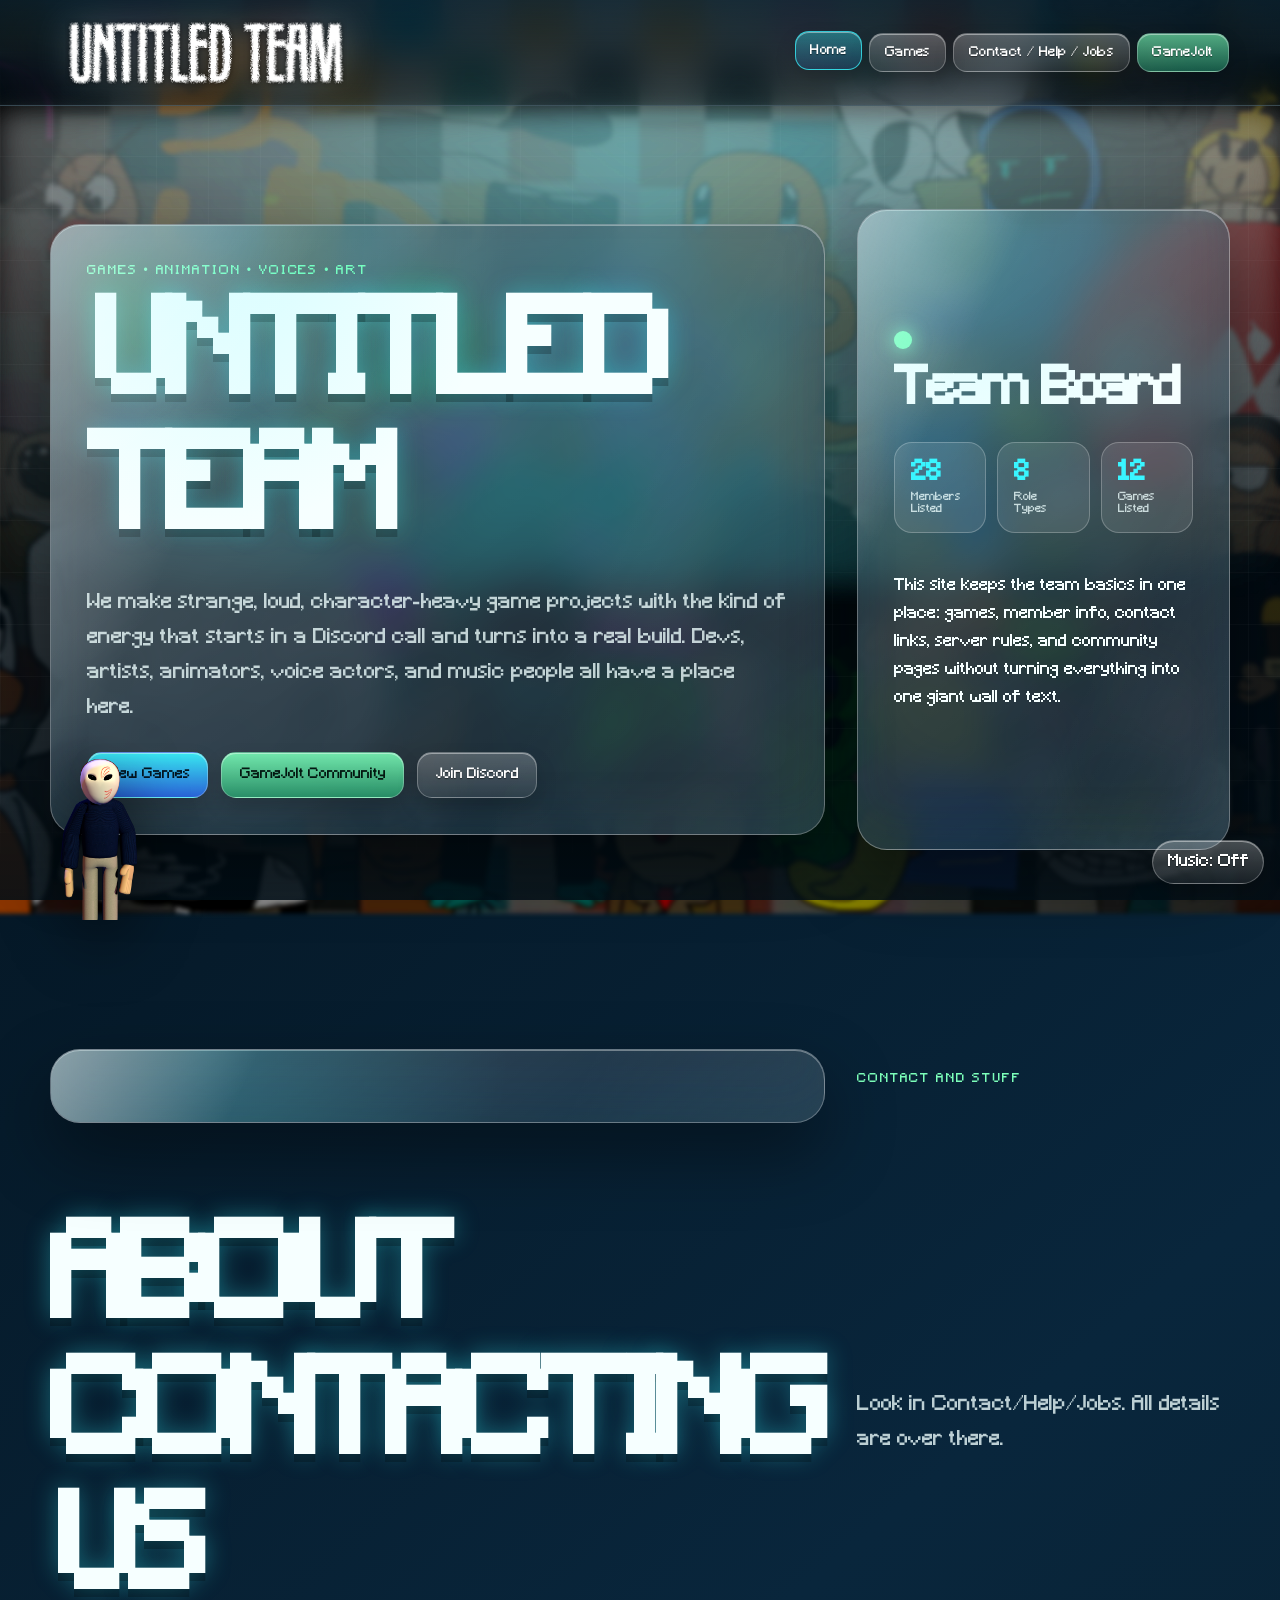
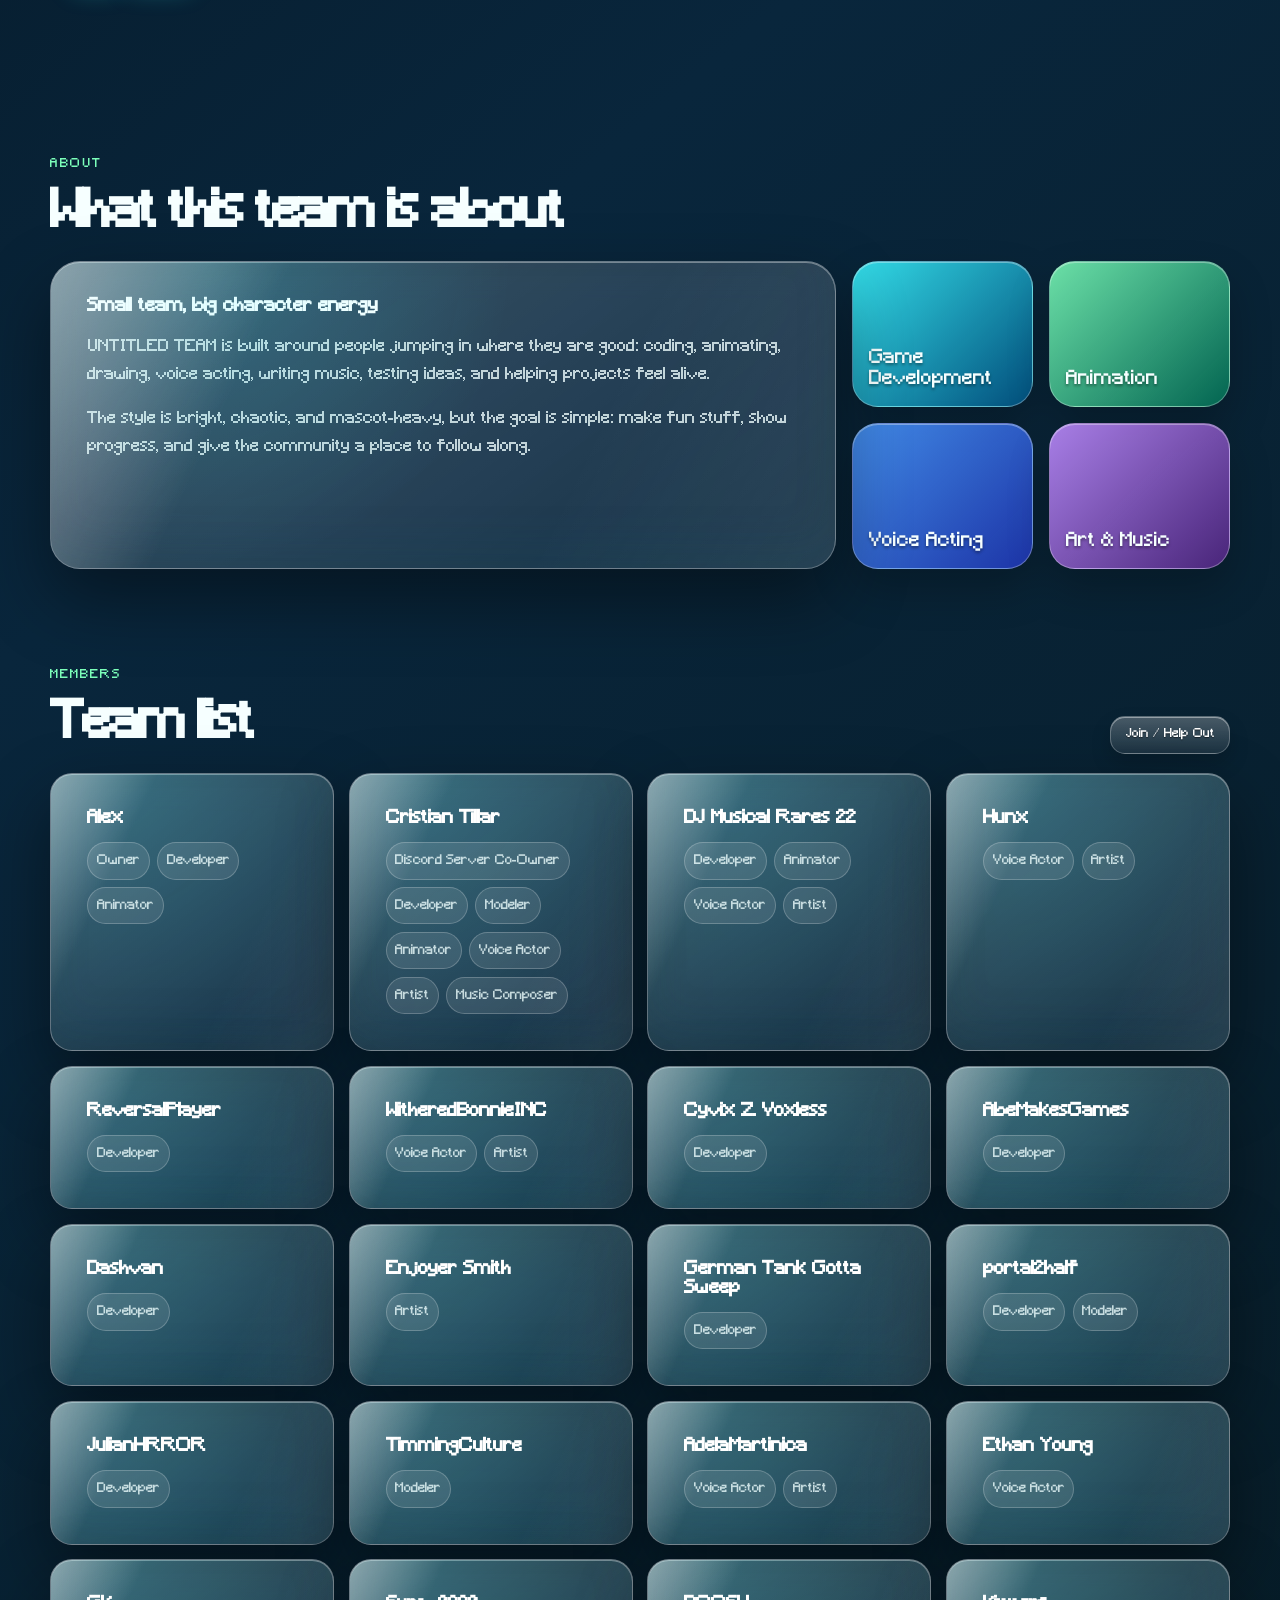
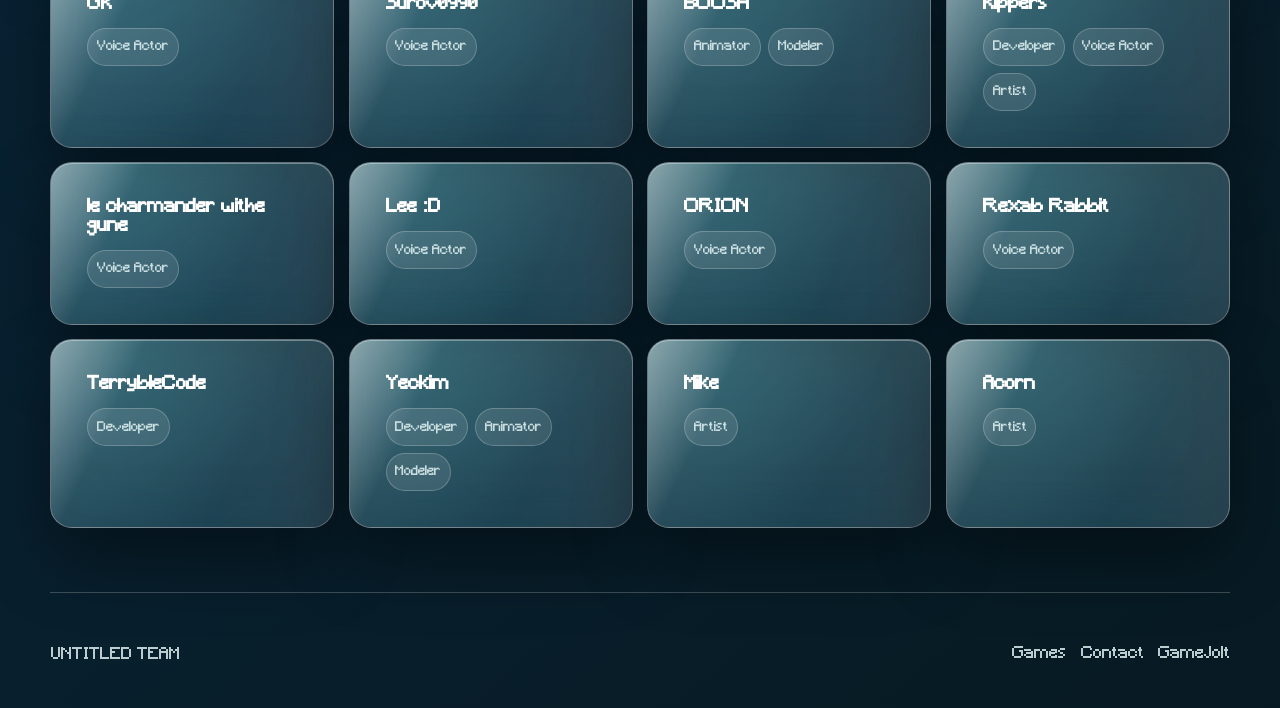
==== index.html @ df153854 "Update index.html updated contact stuff" ====
<!doctype html>
<html lang="en">
<head>
  <meta charset="utf-8">
  <meta name="viewport" content="width=device-width, initial-scale=1">
  <title>UNTITLED TEAM</title>
  <meta name="description" content="UNTITLED TEAM is a small game-dev crew making character-driven games, art, animation, voice work, music, and community projects.">
  <link rel="preload" href="assets/Font/Main_Font_MCUIE.ttf" as="font" type="font/ttf" crossorigin>
  <link rel="icon" href="assets/images/site_logo_2_scroll.png">
  <link rel="stylesheet" href="css/styles.css">
</head>
<body class="page-home">
  <div class="ambient-grid" aria-hidden="true"></div>
  <img class="corner-character" src="assets/images/the-creation_Left-bottm_C.png" alt="">

  <header class="site-header" data-header>
    <a class="brand" href="index.html" aria-label="UNTITLED TEAM home">
      <img class="brand-main" src="assets/images/Site-logo_Main.png" alt="UNTITLED TEAM">
      <img class="brand-scroll" src="assets/images/site_logo_2_scroll.png" alt="UNTITLED TEAM">
    </a>
    <button class="menu-toggle" type="button" data-menu-toggle aria-label="Open navigation">Menu</button>
    <nav class="main-nav" data-nav>
      <a class="nav-link active" href="index.html">Home</a>
      <a class="nav-link" href="games.html">Games</a>
      <a class="nav-link" href="contact.html">Contact / Help / Jobs</a>
      <a class="community-link" href="https://gamejolt.com/c/UntitledTeam-zemf3v/general" target="_blank" rel="noopener noreferrer">GameJolt</a>
    </nav>
  </header>

  <main>
    <section class="hero-section">
      <div class="hero-bg" aria-hidden="true"></div>
      <div class="hero-panel glass-panel">
        <p class="eyebrow">Games • Animation • Voices • Art</p>
        <h1>UNTITLED TEAM</h1>
        <p class="hero-copy">We make strange, loud, character-heavy game projects with the kind of energy that starts in a Discord call and turns into a real build. Devs, artists, animators, voice actors, and music people all have a place here.</p>
        <div class="hero-actions">
          <a class="button primary" href="games.html">View Games</a>
          <a class="button gamejolt" href="https://gamejolt.com/c/UntitledTeam-zemf3v/general" target="_blank" rel="noopener noreferrer">GameJolt Community</a>
          <a class="button ghost" href="https://discord.gg/DcvFrMw9Rr" target="_blank" rel="noopener noreferrer">Join Discord</a>
        </div>
      </div>
      <aside class="hero-side glass-panel">
        <span class="status-light"></span>
        <h2>Team Board</h2>
        <div class="stat-grid">
          <div><strong data-member-count>--</strong><span>Members Listed</span></div>
          <div><strong data-role-count>--</strong><span>Role Types</span></div>
          <div><strong data-game-count>--</strong><span>Games Listed</span></div>
        </div>
        <p>This site keeps the team basics in one place: games, member info, contact links, server rules, and community pages without turning everything into one giant wall of text.</p>
      </aside>
    </section>
    <section class="hero-section">
      <div class="hero-bg" aria-hidden="true"></div>
      <div class="hero-panel glass-panel"></div>
        <p class="eyebrow">Contact and stuff</p>
        <h1>ABOUT CONTACTING US</h1>
        <p class="hero-copy">Look in Contact/Help/Jobs. All details are over there.</p>
    </section>
    <section class="section-shell" id="about">
      <div class="section-heading">
        <p class="eyebrow">About</p>
        <h2>What this team is about</h2>
      </div>
      <div class="about-layout">
        <article class="glass-panel about-card big-card">
          <h3>Small team, big character energy</h3>
          <p>UNTITLED TEAM is built around people jumping in where they are good: coding, animating, drawing, voice acting, writing music, testing ideas, and helping projects feel alive.</p>
          <p>The style is bright, chaotic, and mascot-heavy, but the goal is simple: make fun stuff, show progress, and give the community a place to follow along.</p>
        </article>
        <div class="tile-stack">
          <article class="metro-tile cyan"><span>Game Development</span></article>
          <article class="metro-tile green"><span>Animation</span></article>
          <article class="metro-tile blue"><span>Voice Acting</span></article>
          <article class="metro-tile violet"><span>Art & Music</span></article>
        </div>
      </div>
    </section>

    <section class="section-shell" id="members">
      <div class="section-heading with-action">
        <div>
          <p class="eyebrow">Members</p>
          <h2>Team list</h2>
        </div>
        <a class="button small" href="contact.html#jobs">Join / Help Out</a>
      </div>
      <div class="member-grid" data-member-list data-member-source="members.list">
        <article class="member-card glass-panel member-loading">
          <h3>Loading members...</h3>
          <p>Reading <code>members.list</code></p>
        </article>
      </div>
    </section>
  </main>

  <button class="music-toggle" type="button" data-music-toggle aria-label="Toggle background music">Music: Off</button>
  <audio data-bg-audio loop preload="none" src="assets/Audio/BG_Music.mp3"></audio>

  <footer class="site-footer">
    <p>UNTITLED TEAM</p>
    <div>
      <a href="games.html">Games</a>
      <a href="contact.html">Contact</a>
      <a href="https://gamejolt.com/c/UntitledTeam-zemf3v/general" target="_blank" rel="noopener noreferrer">GameJolt</a>
    </div>
  </footer>

  <script src="js/main.js"></script>
</body>
</html>
---- css/styles.css ----
@font-face {
  font-family: "UTMain";
  src: url("../assets/Font/Main_Font_MCUIE.ttf") format("truetype");
  font-display: swap;
}

:root {
  --bg: #06131b;
  --panel: rgba(21, 21, 21, 0.14);
  --panel-strong: rgba(42, 42, 42, 0.24);
  --line: rgba(255, 255, 255, 0.32);
  --text: #f6ffff;
  --muted: rgba(238, 255, 255, 0.78);
  --cyan: #39f5ff;
  --blue: #4999ff;
  --green: #7cffba;
  --violet: #be8cff;
  --pink: #ff65d9;
  --shadow: rgba(0, 0, 0, 0.42);
}

* {
  box-sizing: border-box;
}

html {
  scroll-behavior: smooth;
}

body {
  margin: 0;
  min-height: 100vh;
  font-family: "UTMain", "Trebuchet MS", Arial, sans-serif;
  color: var(--text);
  background:
    radial-gradient(circle at 15% 12%, rgba(57, 245, 255, 0.24), transparent 28rem),
    radial-gradient(circle at 88% 6%, rgba(255, 101, 217, 0.18), transparent 24rem),
    linear-gradient(140deg, #03101a 0%, #09263c 45%, #071a22 100%);
  overflow-x: hidden;
}

body::before {
  content: "";
  position: fixed;
  inset: 0;
  z-index: -3;
  background-image: url("../assets/images/BG.jpg");
  background-size: cover;
  background-position: center;
  filter: blur(2px) saturate(1.08) brightness(0.54);
  transform: scale(1.03);
}

body::after {
  content: "";
  position: fixed;
  inset: 0;
  z-index: -2;
  background:
    linear-gradient(180deg, rgba(0, 0, 0, 0.36), rgba(2, 16, 25, 0.86)),
    radial-gradient(circle at 50% 0, rgba(255, 255, 255, 0.16), transparent 40rem);
  pointer-events: none;
}

a {
  color: inherit;
  text-decoration: none;
}

p {
  line-height: 1.75;
}

.ambient-grid {
  position: fixed;
  inset: 0;
  z-index: -1;
  opacity: 0.23;
  background-image:
    linear-gradient(rgba(255, 255, 255, 0.14) 1px, transparent 1px),
    linear-gradient(90deg, rgba(255, 255, 255, 0.14) 1px, transparent 1px);
  background-size: 52px 52px;
  mask-image: linear-gradient(to bottom, transparent, black 16%, black 78%, transparent);
}

.corner-character {
  position: fixed;
  left: clamp(-52px, -2.2vw, -18px);
  bottom: -20px;
  width: clamp(150px, 20vw, 330px);
  z-index: 11;
  pointer-events: none;
  filter: drop-shadow(0 20px 30px rgba(0, 0, 0, 0.58));
}

.site-header {
  position: sticky;
  top: 0;
  z-index: 20;
  display: flex;
  align-items: center;
  justify-content: space-between;
  gap: 1rem;
  padding: 1.1rem clamp(1rem, 4vw, 4rem);
  background: linear-gradient(180deg, rgba(7, 36, 54, 0.68), rgba(7, 36, 54, 0.22));
  border-bottom: 1px solid rgba(255, 255, 255, 0.18);
  backdrop-filter: blur(16px) saturate(1.45);
  transition: padding 220ms ease, background 220ms ease, box-shadow 220ms ease;
}

.site-header.is-scrolled {
  padding-block: 0.55rem;
  background: rgba(3, 18, 29, 0.88);
  box-shadow: 0 18px 45px rgba(0, 0, 0, 0.35);
}

.brand {
  position: relative;
  display: flex;
  align-items: center;
  min-width: 0;
}

.brand img {
  display: block;
  object-fit: contain;
  transition: opacity 180ms ease, transform 180ms ease, width 180ms ease, height 180ms ease;
}

.brand-main {
  width: min(310px, 48vw);
  max-height: 70px;
  filter: drop-shadow(0 0 18px rgba(255, 255, 255, 0.22));
}

.brand-scroll {
  position: absolute;
  left: 0;
  width: 56px;
  height: 56px;
  border-radius: 18px;
  opacity: 0;
  transform: scale(0.85) rotate(-5deg);
  border: 1px solid rgba(255, 255, 255, 0.28);
  box-shadow: inset 0 1px 0 rgba(255, 255, 255, 0.38), 0 0 22px rgba(49, 123, 255, 0.5);
}

.site-header.is-scrolled .brand-main {
  opacity: 0;
  transform: translateY(-10px) scale(0.9);
  width: 70px;
}

.site-header.is-scrolled .brand-scroll {
  opacity: 1;
  transform: scale(1) rotate(0deg);
}

.main-nav {
  display: flex;
  align-items: center;
  justify-content: flex-end;
  gap: 0.45rem;
  flex-wrap: wrap;
}

.nav-link,
.discord-link,
.community-link,
.button,
.music-toggle,
.menu-toggle {
  border: 1px solid rgba(255, 255, 255, 0.26);
  background: linear-gradient(180deg, rgba(255, 255, 255, 0.26), rgba(255, 255, 255, 0.08));
  color: #ffffff;
  box-shadow: inset 0 1px 0 rgba(255, 255, 255, 0.42), 0 10px 20px rgba(0, 0, 0, 0.17);
  text-shadow: 0 1px 1px rgba(0, 0, 0, 0.45);
}

.nav-link,
.discord-link,
.community-link {
  padding: 0.72rem 0.9rem;
  border-radius: 14px;
  font-size: 0.84rem;
  letter-spacing: 0.03em;
  transition: transform 160ms ease, background 160ms ease, border-color 160ms ease;
}

.nav-link:hover,
.discord-link:hover,
.community-link:hover,
.nav-link.active {
  transform: translateY(-2px);
  border-color: rgba(57, 245, 255, 0.75);
  background: linear-gradient(180deg, rgba(57, 245, 255, 0.36), rgba(29, 94, 168, 0.26));
}

.discord-link {
  background: linear-gradient(180deg, rgba(92, 122, 255, 0.68), rgba(71, 72, 205, 0.56));
}

.community-link {
  background: linear-gradient(180deg, rgba(124, 255, 186, 0.64), rgba(36, 149, 110, 0.54));
}

.menu-toggle {
  display: none;
  border-radius: 12px;
  padding: 0.7rem 0.9rem;
  font: inherit;
}

.hero-section,
.sub-hero,
.section-shell {
  width: min(1180px, calc(100% - 2rem));
  margin-inline: auto;
}

.hero-section {
  min-height: calc(100vh - 92px);
  display: grid;
  grid-template-columns: minmax(0, 1.35fr) minmax(300px, 0.65fr);
  align-items: center;
  gap: clamp(1rem, 3vw, 2rem);
  padding: clamp(4rem, 8vw, 8rem) 0 4rem;
}

.hero-bg {
  position: absolute;
  inset: 7rem 0 auto;
  height: 470px;
  z-index: -1;
  background:
    linear-gradient(90deg, rgba(57, 245, 255, 0.0), rgba(57, 245, 255, 0.18), rgba(255, 101, 217, 0.0)),
    linear-gradient(180deg, rgba(255, 255, 255, 0.18), rgba(255, 255, 255, 0));
  filter: blur(14px);
}

.glass-panel {
  position: relative;
  border: 1px solid var(--line);
  background:
    linear-gradient(145deg, rgba(255, 255, 255, 0.23), rgba(255, 255, 255, 0.07)),
    rgba(6, 31, 47, 0.48);
  border-radius: 30px;
  box-shadow:
    inset 0 1px 0 rgba(255, 255, 255, 0.36),
    inset 0 -24px 42px rgba(14, 70, 92, 0.14),
    0 30px 70px var(--shadow);
  backdrop-filter: blur(18px) saturate(1.5);
  overflow: hidden;
}

.glass-panel::before {
  content: "";
  position: absolute;
  inset: 0;
  pointer-events: none;
  background:
    linear-gradient(115deg, rgba(255, 255, 255, 0.42), transparent 26%, transparent 67%, rgba(255, 255, 255, 0.08)),
    radial-gradient(circle at 20% 0%, rgba(57, 245, 255, 0.19), transparent 19rem);
}

.hero-panel,
.hero-side,
.page-title-card,
.big-card,
.info-card,
.rules-panel,
.game-card,
.checklist-card,
.placeholder-tile,
.member-card {
  padding: clamp(1.25rem, 3vw, 2.25rem);
}

.hero-panel,
.hero-side,
.page-title-card,
.big-card,
.info-card,
.rules-panel,
.game-card,
.checklist-card,
.placeholder-tile,
.member-card > * {
  position: relative;
}

.eyebrow {
  margin: 0 0 0.8rem;
  color: var(--green);
  text-transform: uppercase;
  letter-spacing: 0.16em;
  font-size: 0.75rem;
}

h1,
h2,
h3 {
  margin: 0;
  line-height: 1.06;
}

h1 {
  font-size: clamp(3.2rem, 10vw, 8.2rem);
  letter-spacing: -0.08em;
  text-transform: uppercase;
  text-shadow: 0 8px 0 rgba(0, 0, 0, 0.22), 0 0 25px rgba(57, 245, 255, 0.34);
}

h2 {
  font-size: clamp(1.7rem, 4vw, 3.3rem);
  letter-spacing: -0.05em;
}

h3 {
  font-size: 1.1rem;
  color: #ffffff;
  overflow-wrap: anywhere;
}

.hero-copy,
.page-title-card p,
.big-card p,
.info-card p,
.checklist-card li,
.game-card p,
.member-card p,
.site-footer p {
  color: var(--muted);
}

.hero-copy {
  max-width: 760px;
  font-size: clamp(1.05rem, 2vw, 1.25rem);
}

.hero-actions {
  display: flex;
  flex-wrap: wrap;
  gap: 0.8rem;
  margin-top: 1.6rem;
}

.compact-actions {
  margin-top: 1.2rem;
}

.button {
  display: inline-flex;
  align-items: center;
  justify-content: center;
  gap: 0.5rem;
  min-height: 46px;
  padding: 0.85rem 1.1rem;
  border-radius: 15px;
  font-size: 0.9rem;
  transition: transform 160ms ease, filter 160ms ease;
}

.button:hover {
  transform: translateY(-2px);
  filter: brightness(1.12);
}

.button.primary {
  background: linear-gradient(180deg, rgba(57, 245, 255, 0.92), rgba(41, 109, 255, 0.78));
  color: #031521;
  text-shadow: none;
}

.button.ghost {
  background: linear-gradient(180deg, rgba(255, 255, 255, 0.23), rgba(255, 255, 255, 0.08));
}

.button.gamejolt {
  background: linear-gradient(180deg, rgba(124, 255, 186, 0.88), rgba(41, 174, 116, 0.72));
  color: #031710;
  text-shadow: none;
}

.button.small {
  min-height: 38px;
  padding: 0.7rem 0.9rem;
  font-size: 0.78rem;
}

.hero-side {
  align-self: stretch;
  display: flex;
  flex-direction: column;
  justify-content: center;
}

.status-light {
  width: 18px;
  height: 18px;
  display: inline-block;
  border-radius: 50%;
  margin-bottom: 1rem;
  background: var(--green);
  box-shadow: 0 0 18px var(--green), 0 0 42px rgba(124, 255, 186, 0.5);
}

.stat-grid {
  display: grid;
  grid-template-columns: repeat(3, 1fr);
  gap: 0.7rem;
  margin: 1.4rem 0;
}

.stat-grid div {
  padding: 1rem;
  border: 1px solid rgba(255, 255, 255, 0.24);
  border-radius: 18px;
  background: rgba(255, 255, 255, 0.1);
}

.stat-grid strong {
  display: block;
  font-size: 1.7rem;
  color: var(--cyan);
}

.stat-grid span {
  display: block;
  margin-top: 0.3rem;
  color: var(--muted);
  font-size: 0.7rem;
}

.section-shell {
  padding: 2rem 0 4rem;
}

.section-heading {
  margin-bottom: 1.2rem;
}

.section-heading.with-action {
  display: flex;
  align-items: end;
  justify-content: space-between;
  gap: 1rem;
}

.about-layout,
.game-layout,
.contact-grid {
  display: grid;
  grid-template-columns: minmax(0, 1fr) minmax(280px, 0.48fr);
  gap: 1rem;
}

.tile-stack,
.placeholder-grid {
  display: grid;
  grid-template-columns: repeat(2, minmax(0, 1fr));
  gap: 1rem;
}

.metro-tile {
  min-height: 146px;
  display: flex;
  align-items: flex-end;
  padding: 1rem;
  border-radius: 26px;
  border: 1px solid rgba(255, 255, 255, 0.3);
  box-shadow: inset 0 1px 0 rgba(255, 255, 255, 0.35), 0 20px 42px rgba(0, 0, 0, 0.22);
  overflow: hidden;
}

.metro-tile span {
  font-size: 1.2rem;
  text-shadow: 0 2px 3px rgba(0, 0, 0, 0.4);
}

.metro-tile.cyan { background: linear-gradient(135deg, rgba(57, 245, 255, 0.88), rgba(0, 91, 145, 0.76)); }
.metro-tile.green { background: linear-gradient(135deg, rgba(124, 255, 186, 0.86), rgba(0, 126, 92, 0.72)); }
.metro-tile.blue { background: linear-gradient(135deg, rgba(73, 153, 255, 0.88), rgba(35, 57, 199, 0.78)); }
.metro-tile.violet { background: linear-gradient(135deg, rgba(190, 140, 255, 0.88), rgba(92, 38, 142, 0.78)); }

.member-grid {
  display: grid;
  grid-template-columns: repeat(auto-fit, minmax(230px, 1fr));
  gap: 0.9rem;
}

.member-card {
  min-height: 126px;
  border-radius: 22px;
  transition: transform 160ms ease, border-color 160ms ease;
}

.member-card:hover {
  transform: translateY(-4px);
  border-color: rgba(57, 245, 255, 0.72);
}

.member-card p {
  margin-bottom: 0;
  font-size: 0.84rem;
}

.member-card code {
  color: #ffffff;
}

.member-roles {
  display: flex;
  flex-wrap: wrap;
  gap: 0.45rem;
  margin-top: 0.85rem;
}

.member-roles span {
  display: inline-flex;
  align-items: center;
  width: fit-content;
  padding: 0.38rem 0.55rem;
  border-radius: 999px;
  border: 1px solid rgba(255, 255, 255, 0.22);
  background: rgba(255, 255, 255, 0.1);
  color: var(--muted);
}

.member-loading,
.member-empty,
.member-error {
  grid-column: 1 / -1;
}

.member-error {
  border-color: rgba(255, 101, 217, 0.72);
}

.sub-hero {
  padding: clamp(5rem, 10vw, 8rem) 0 2rem;
}

.page-title-card {
  max-width: 840px;
}

.page-title-card h1 {
  font-size: clamp(3.8rem, 9vw, 7.4rem);
}

.game-layout {
  align-items: stretch;
}

.game-card.featured {
  min-height: 310px;
  display: flex;
  flex-direction: column;
  justify-content: center;
}

.game-badge {
  width: fit-content;
  margin-bottom: 1rem;
  padding: 0.45rem 0.75rem;
  border-radius: 999px;
  background: rgba(124, 255, 186, 0.18);
  border: 1px solid rgba(124, 255, 186, 0.4);
  color: var(--green);
}


.section-note {
  max-width: 760px;
  margin: 0.35rem 0 0;
  color: var(--muted);
  font-size: 0.86rem;
}

.section-note code,
.game-guide code,
.games-page-hero code {
  color: #ffffff;
}

.library-heading {
  align-items: stretch;
}

.mini-stats {
  display: grid;
  grid-template-columns: repeat(2, minmax(90px, 1fr));
  gap: 0.65rem;
  min-width: min(100%, 260px);
  padding: 0.85rem;
}

.mini-stats div {
  padding: 0.85rem;
  border-radius: 18px;
  background: rgba(255, 255, 255, 0.1);
  border: 1px solid rgba(255, 255, 255, 0.18);
}

.mini-stats strong {
  display: block;
  font-size: 1.55rem;
  color: var(--cyan);
}

.mini-stats span {
  display: block;
  margin-top: 0.2rem;
  color: var(--muted);
  font-size: 0.72rem;
}

.creator-filter {
  display: flex;
  flex-wrap: wrap;
  gap: 0.55rem;
  margin: 1rem 0 1.2rem;
  padding: 0.7rem;
}

.creator-filter button {
  cursor: pointer;
  border: 1px solid rgba(255, 255, 255, 0.22);
  border-radius: 999px;
  padding: 0.55rem 0.72rem;
  color: var(--text);
  font: inherit;
  font-size: 0.76rem;
  background: rgba(255, 255, 255, 0.1);
  box-shadow: inset 0 1px 0 rgba(255, 255, 255, 0.24);
  transition: transform 150ms ease, border-color 150ms ease, background 150ms ease;
}

.creator-filter button:hover,
.creator-filter button.active {
  transform: translateY(-2px);
  border-color: rgba(57, 245, 255, 0.72);
  background: rgba(57, 245, 255, 0.18);
}

.games-grid {
  display: grid;
  grid-template-columns: repeat(auto-fit, minmax(280px, 1fr));
  gap: 1rem;
}

.game-library-card {
  min-height: 100%;
  overflow: hidden;
  display: flex;
  flex-direction: column;
  padding: 0;
  border-radius: 26px;
  transition: transform 160ms ease, border-color 160ms ease, box-shadow 160ms ease;
}

.game-library-card:hover {
  transform: translateY(-4px);
  border-color: rgba(124, 255, 186, 0.68);
  box-shadow: 0 20px 48px rgba(0, 0, 0, 0.34);
}

.game-banner {
  position: relative;
  min-height: 164px;
  aspect-ratio: 16 / 9;
  overflow: hidden;
  border-radius: 22px 22px 0 0;
  background:
    radial-gradient(circle at 24% 18%, rgba(57, 245, 255, 0.35), transparent 38%),
    radial-gradient(circle at 78% 16%, rgba(255, 101, 217, 0.24), transparent 35%),
    linear-gradient(135deg, rgba(26, 61, 88, 0.94), rgba(15, 24, 41, 0.94));
}

.game-banner img {
  width: 100%;
  height: 100%;
  display: block;
  object-fit: cover;
}

.game-banner.no-image {
  display: grid;
  place-items: center;
}

.game-banner.no-image span {
  position: absolute;
  right: 0.8rem;
  bottom: 0.75rem;
  padding: 0.35rem 0.55rem;
  border-radius: 999px;
  color: var(--muted);
  background: rgba(0, 0, 0, 0.22);
  border: 1px solid rgba(255, 255, 255, 0.18);
  font-size: 0.68rem;
}

.game-banner-placeholder {
  display: grid;
  place-items: center;
  min-height: 164px;
  width: 100%;
  font-size: clamp(2rem, 8vw, 4.3rem);
  color: rgba(255, 255, 255, 0.86);
  text-shadow: 0 4px 18px rgba(0, 0, 0, 0.45);
  background:
    linear-gradient(90deg, rgba(255, 255, 255, 0.08) 1px, transparent 1px),
    linear-gradient(rgba(255, 255, 255, 0.08) 1px, transparent 1px);
  background-size: 34px 34px;
}

.game-card-body {
  flex: 1;
  padding: 1.1rem;
  display: flex;
  flex-direction: column;
}

.game-card-body h3 {
  margin-top: 0.5rem;
}

.game-card-body p {
  margin-bottom: 0;
  font-size: 0.84rem;
}

.game-creator {
  color: var(--muted);
}

.game-creator strong {
  color: #ffffff;
}

.game-meta-line {
  display: flex;
  flex-wrap: wrap;
  gap: 0.45rem;
}

.game-meta-line span,
.needs-banner {
  display: inline-flex;
  align-items: center;
  width: fit-content;
  padding: 0.36rem 0.55rem;
  border-radius: 999px;
  border: 1px solid rgba(124, 255, 186, 0.32);
  background: rgba(124, 255, 186, 0.12);
  color: var(--green);
  font-size: 0.7rem;
}

.game-meta-line .needs-banner {
  border-color: rgba(255, 101, 217, 0.35);
  background: rgba(255, 101, 217, 0.12);
  color: var(--pink);
}

.game-card-actions {
  margin-top: auto;
  padding-top: 1rem;
}

.game-loading,
.game-empty {
  grid-column: 1 / -1;
  display: grid;
  grid-template-columns: minmax(180px, 0.34fr) 1fr;
}

.game-loading .game-banner-placeholder,
.game-empty .game-banner-placeholder {
  min-height: 100%;
}

.game-guide {
  display: flex;
  align-items: center;
  justify-content: space-between;
  gap: 1rem;
}

.game-guide p {
  max-width: 820px;
  margin-bottom: 0;
}

.project-tags {
  display: flex;
  flex-wrap: wrap;
  gap: 0.55rem;
  margin-top: 1rem;
}

.project-tags span {
  border-radius: 999px;
  padding: 0.45rem 0.65rem;
  background: rgba(255, 255, 255, 0.12);
  border: 1px solid rgba(255, 255, 255, 0.22);
  font-size: 0.76rem;
}

.checklist-card ul {
  margin: 1rem 0 0;
  padding-left: 1.2rem;
}

.placeholder-grid {
  grid-template-columns: repeat(auto-fit, minmax(180px, 1fr));
}

.placeholder-tile {
  min-height: 180px;
  display: flex;
  flex-direction: column;
  justify-content: space-between;
}

.placeholder-tile span {
  font-size: 2rem;
  color: var(--cyan);
}

.contact-grid {
  grid-template-columns: repeat(3, minmax(0, 1fr));
}

.rules-panel {
  max-height: none;
}

.rules-list {
  position: relative;
  display: grid;
  grid-template-columns: repeat(2, minmax(0, 1fr));
  gap: 0.75rem 1.2rem;
  margin: 0;
  padding-left: 1.4rem;
}

.rules-list li {
  padding: 0.72rem 0.85rem;
  border-radius: 16px;
  background: rgba(255, 255, 255, 0.09);
  border: 1px solid rgba(255, 255, 255, 0.18);
  color: var(--muted);
  line-height: 1.55;
}

.music-toggle {
  position: fixed;
  right: 1rem;
  bottom: 1rem;
  z-index: 30;
  padding: 0.78rem 0.9rem;
  border-radius: 999px;
  font: inherit;
  cursor: pointer;
}

.music-toggle.is-playing {
  background: linear-gradient(180deg, rgba(124, 255, 186, 0.8), rgba(29, 159, 111, 0.68));
  color: #04130e;
  text-shadow: none;
}

.site-footer {
  display: flex;
  justify-content: space-between;
  align-items: center;
  gap: 1rem;
  flex-wrap: wrap;
  width: min(1180px, calc(100% - 2rem));
  margin: 0 auto;
  padding: 2rem 0 4.5rem;
  border-top: 1px solid rgba(255, 255, 255, 0.22);
}

.site-footer div {
  display: flex;
  flex-wrap: wrap;
  gap: 0.9rem;
}

.site-footer a {
  color: var(--muted);
}

@media (max-width: 980px) {
  .hero-section,
  .about-layout,
  .game-layout,
  .contact-grid {
    grid-template-columns: 1fr;
  }

  .hero-section {
    padding-top: 3rem;
  }

  .contact-grid {
    grid-template-columns: 1fr;
  }

  .rules-list {
    grid-template-columns: 1fr;
  }
}

@media (max-width: 760px) {
  .site-header {
    align-items: center;
  }

  .menu-toggle {
    display: inline-flex;
  }

  .main-nav {
    position: absolute;
    top: calc(100% + 0.5rem);
    left: 1rem;
    right: 1rem;
    display: none;
    flex-direction: column;
    align-items: stretch;
    padding: 0.75rem;
    border-radius: 20px;
    background: rgba(3, 18, 29, 0.94);
    border: 1px solid rgba(255, 255, 255, 0.24);
    box-shadow: 0 20px 45px rgba(0, 0, 0, 0.35);
    backdrop-filter: blur(18px);
  }

  .main-nav.is-open {
    display: flex;
  }

  .nav-link,
  .discord-link,
  .community-link {
    text-align: center;
  }

  .tile-stack {
    grid-template-columns: 1fr;
  }

  .corner-character {
    opacity: 0.42;
    width: 155px;
  }

  .stat-grid {
    grid-template-columns: 1fr;
  }

  .section-heading.with-action {
    align-items: start;
    flex-direction: column;
  }
}

@media (prefers-reduced-motion: reduce) {
  *, *::before, *::after {
    scroll-behavior: auto !important;
    transition: none !important;
    animation: none !important;
  }
}


@media (max-width: 720px) {
  .mini-stats,
  .game-loading,
  .game-empty {
    grid-template-columns: 1fr;
  }

  .game-guide,
  .library-heading {
    align-items: stretch;
    flex-direction: column;
  }

  .creator-filter {
    max-height: 220px;
    overflow: auto;
  }
}
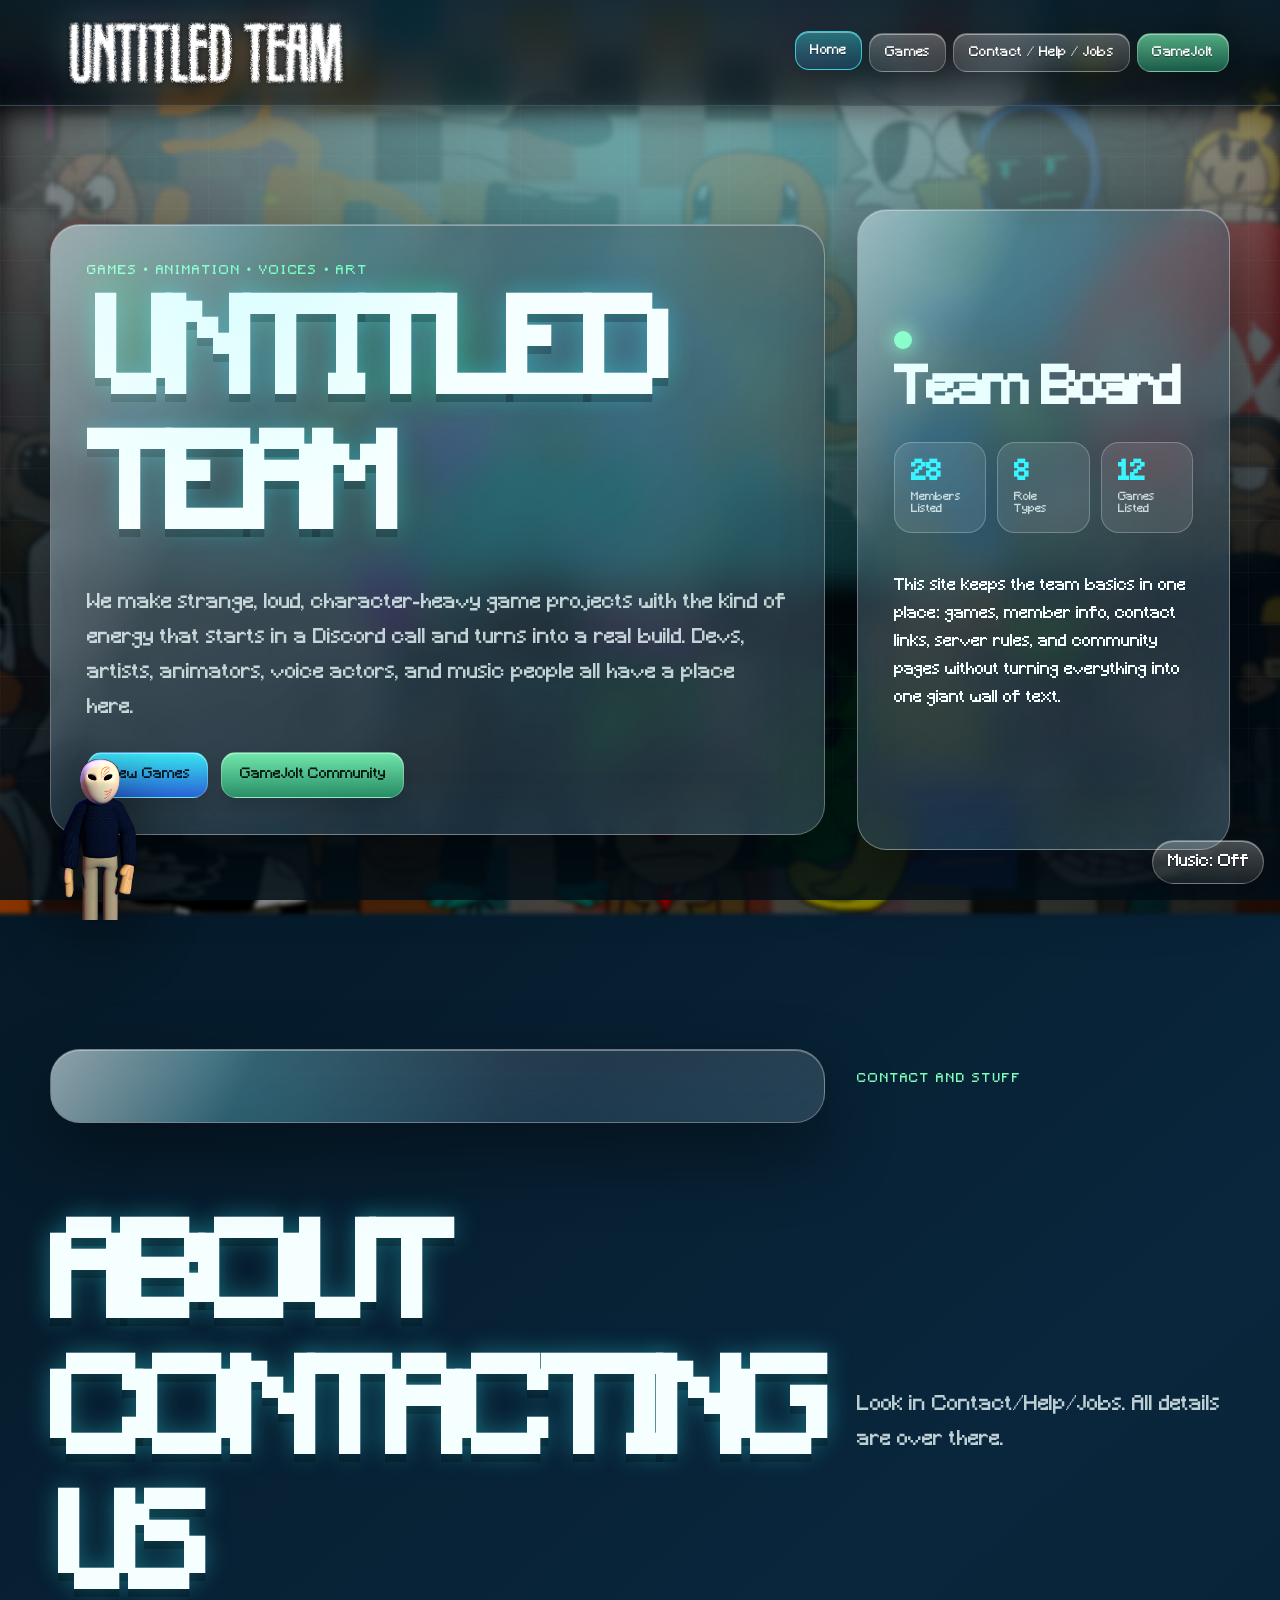
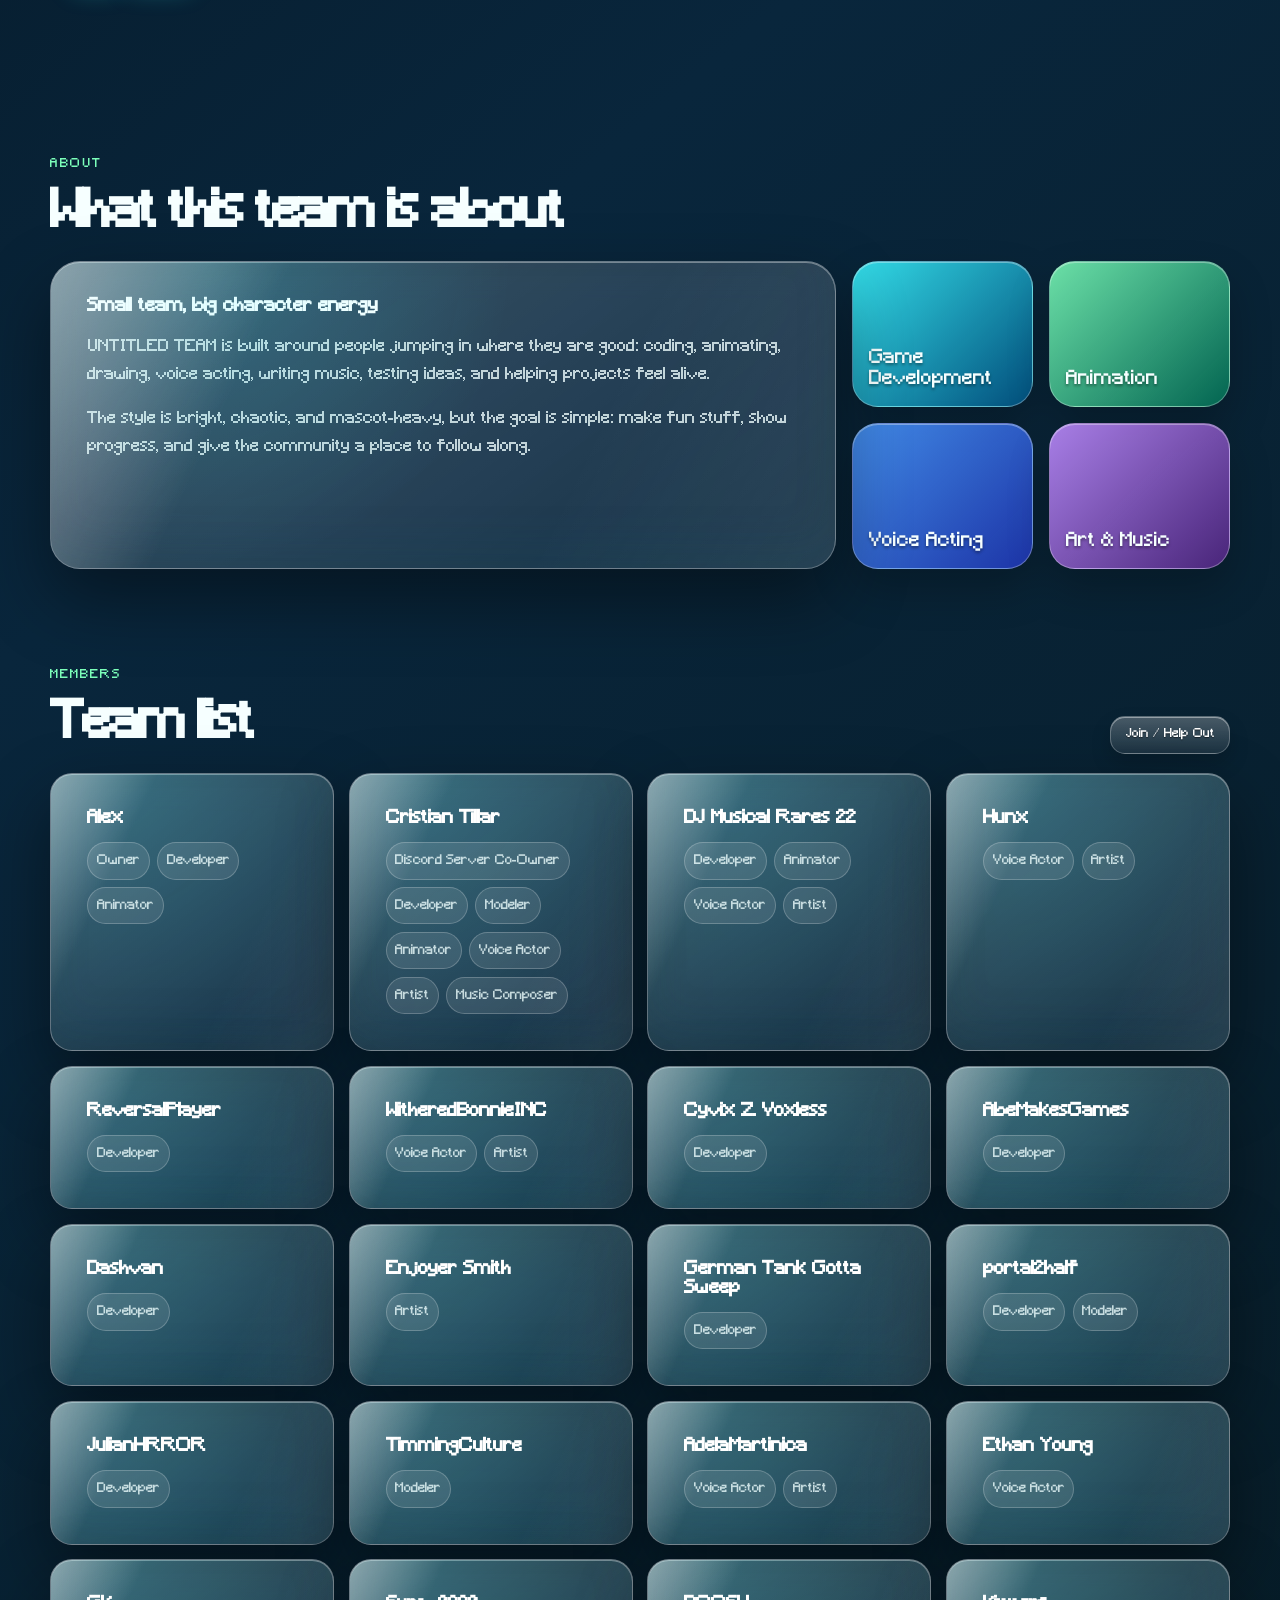
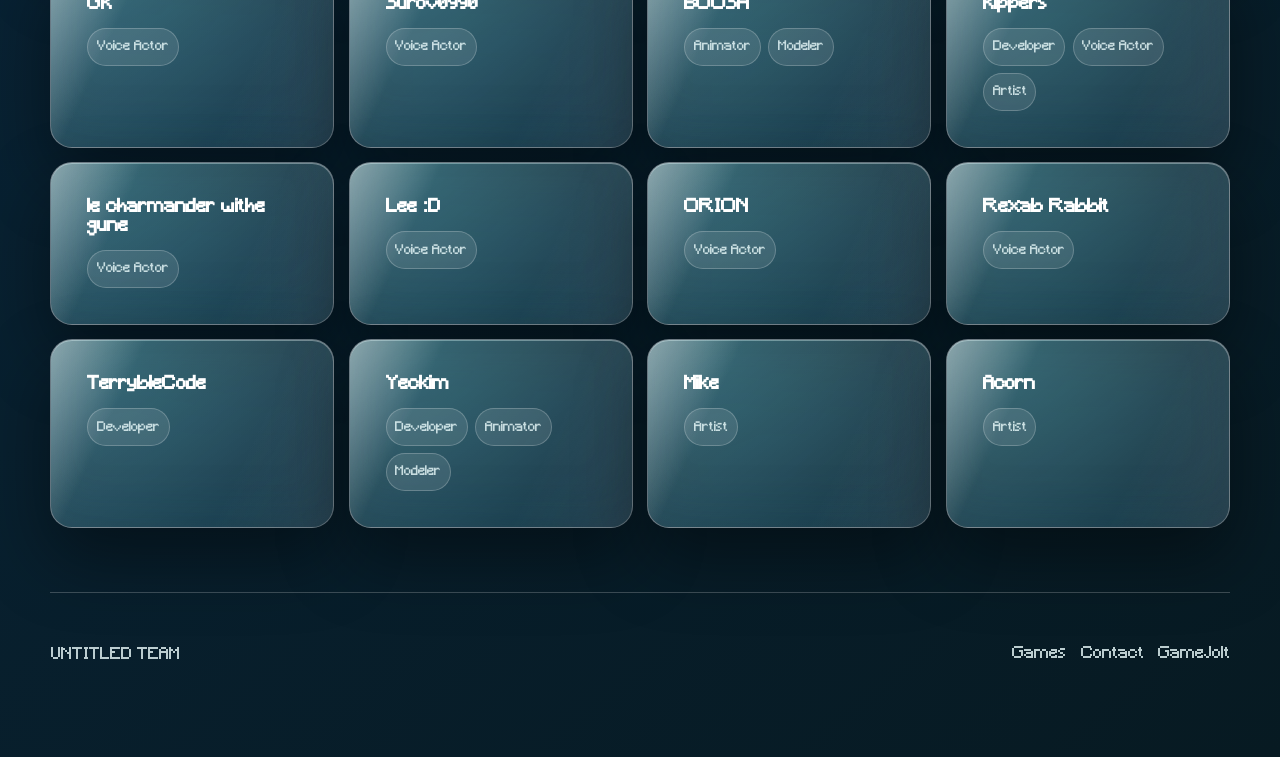
==== commit 66a453e7: "Update index.html" ====
--- a/index.html
+++ b/index.html
@@ -37,7 +37,6 @@
         <div class="hero-actions">
           <a class="button primary" href="games.html">View Games</a>
           <a class="button gamejolt" href="https://gamejolt.com/c/UntitledTeam-zemf3v/general" target="_blank" rel="noopener noreferrer">GameJolt Community</a>
-          <a class="button ghost" href="https://discord.gg/DcvFrMw9Rr" target="_blank" rel="noopener noreferrer">Join Discord</a>
         </div>
       </div>
       <aside class="hero-side glass-panel">
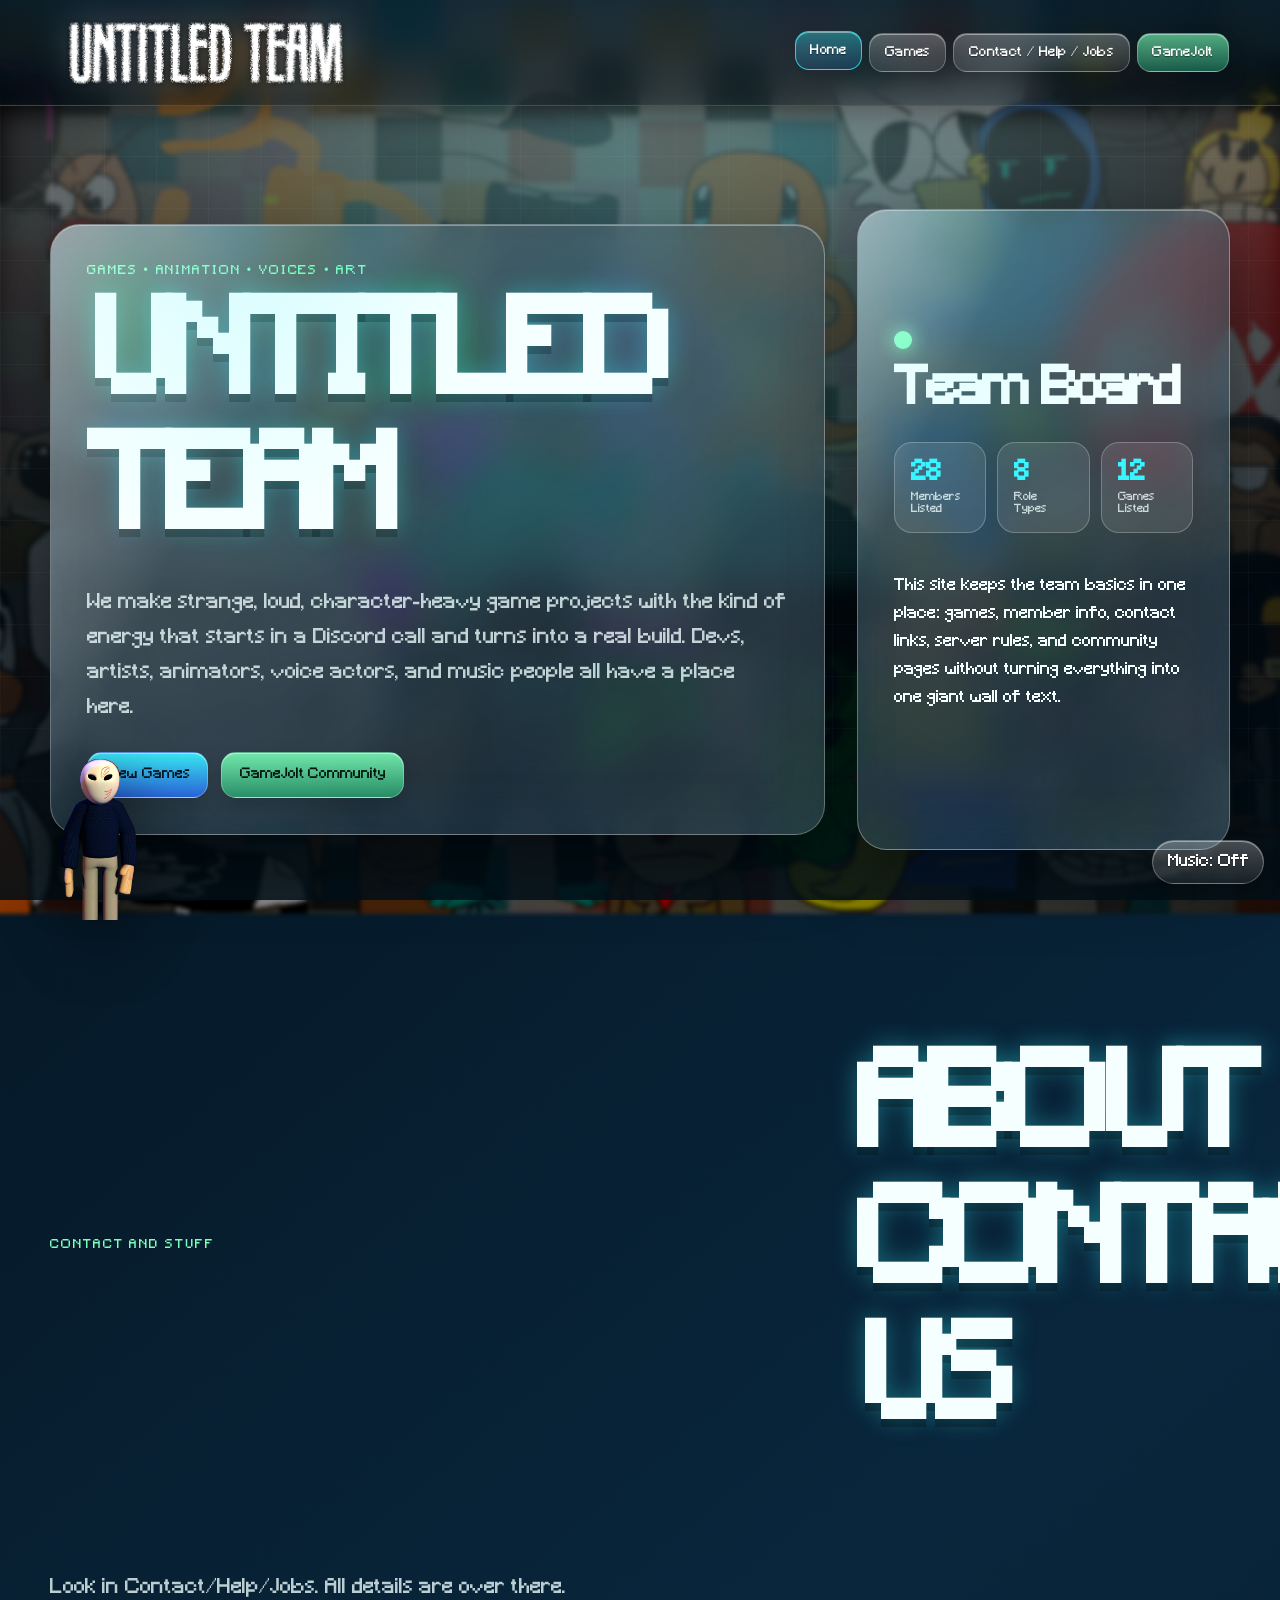
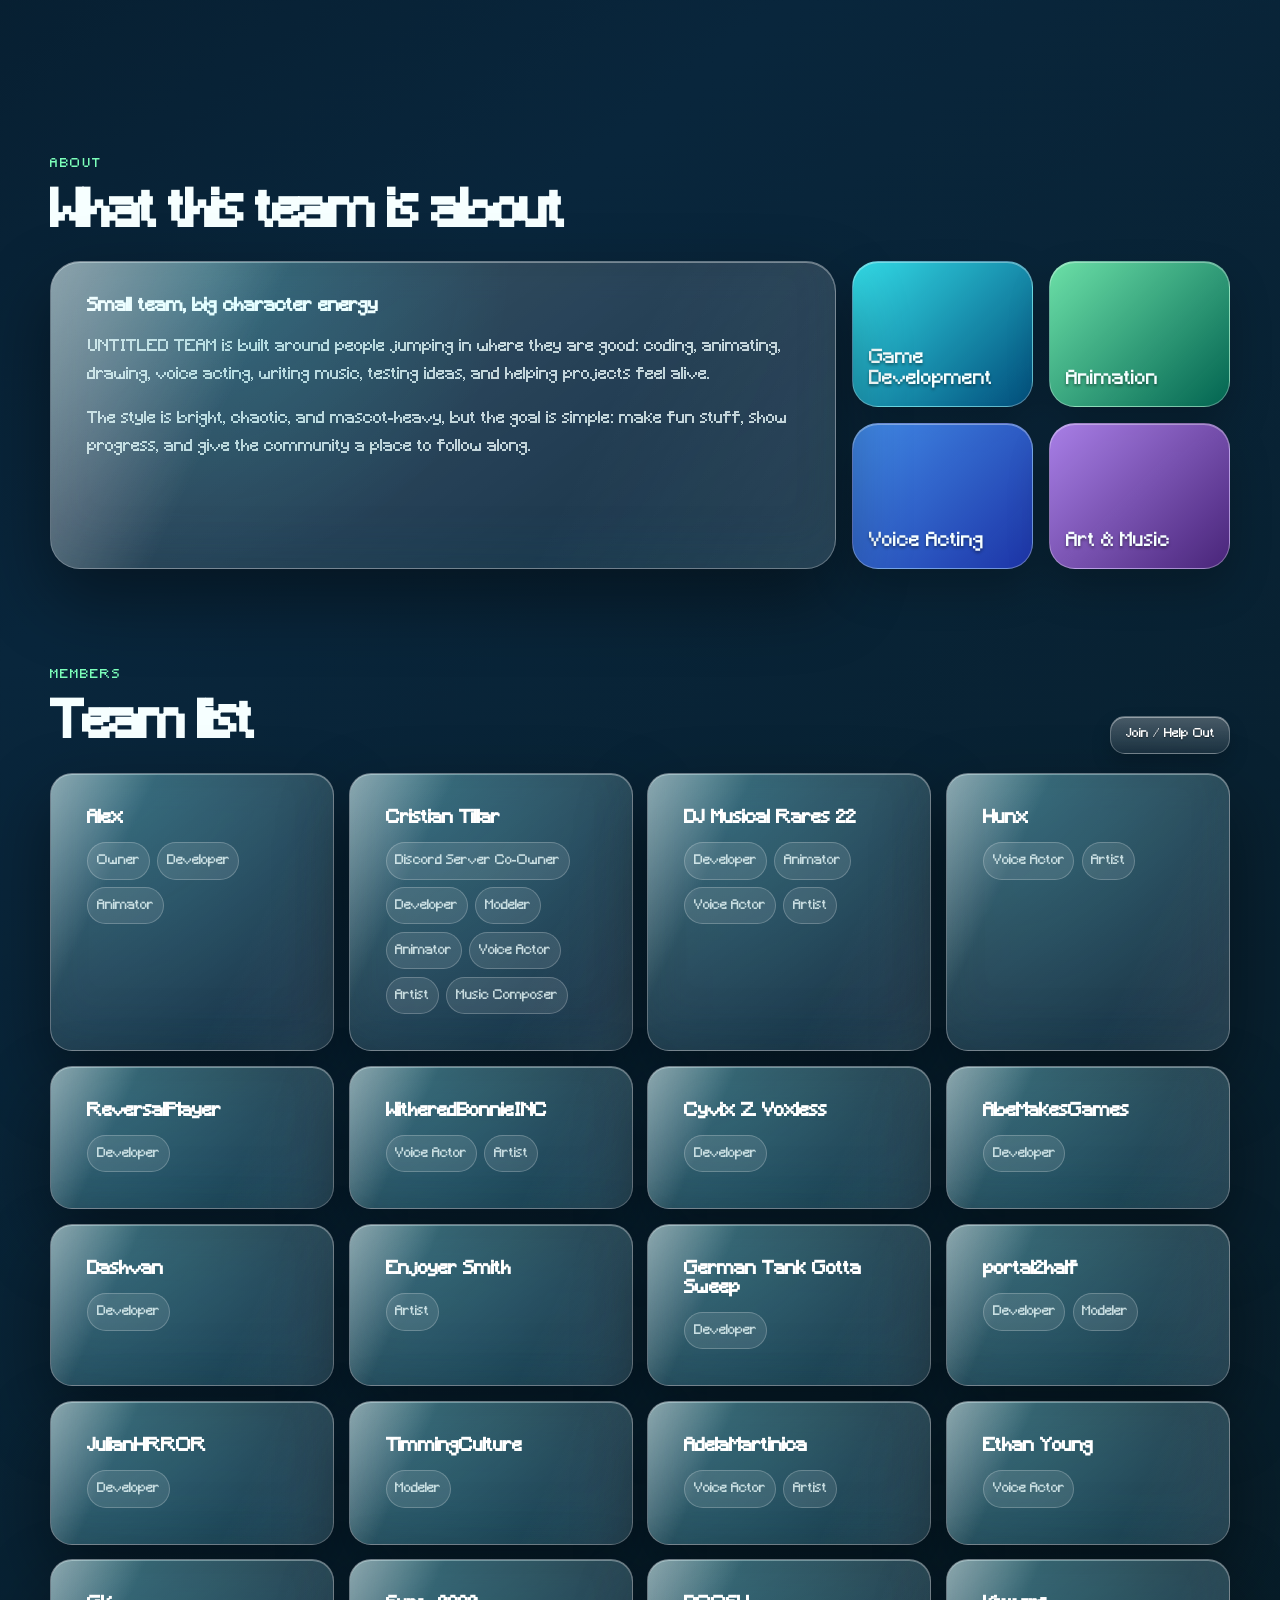
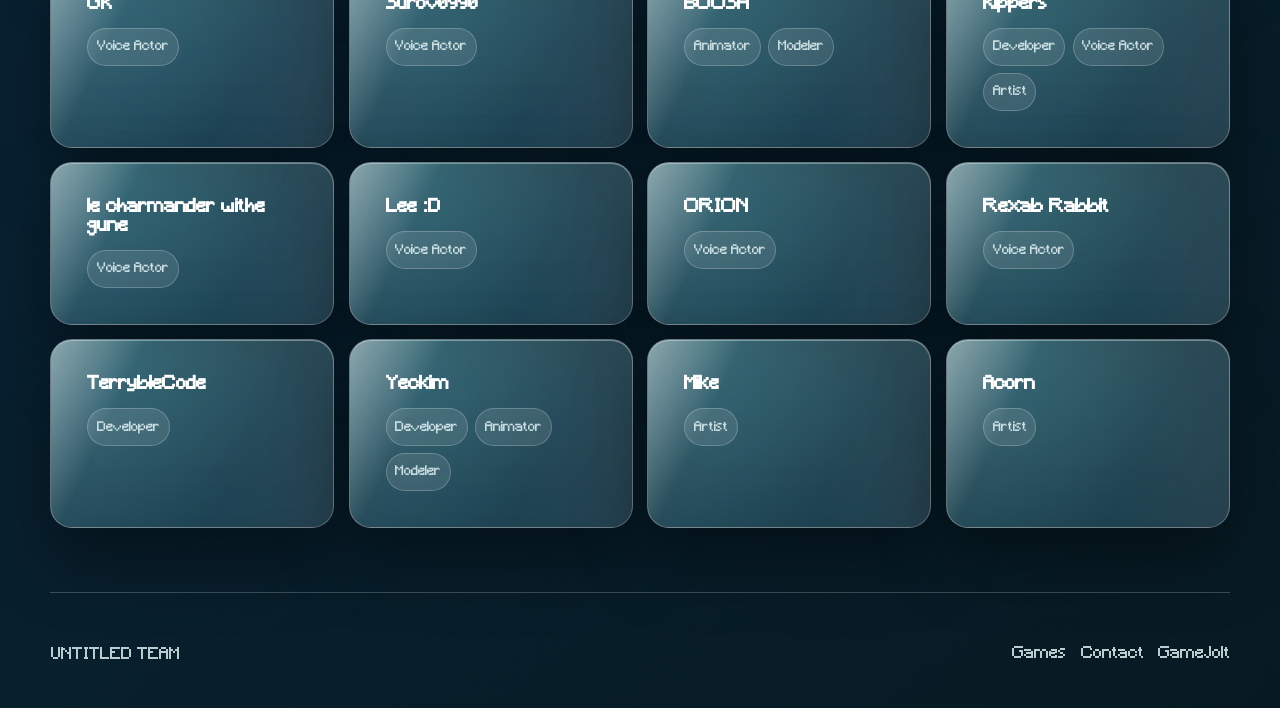
==== commit aa75462d: "Update index.html" ====
--- a/index.html
+++ b/index.html
@@ -51,8 +51,6 @@
       </aside>
     </section>
     <section class="hero-section">
-      <div class="hero-bg" aria-hidden="true"></div>
-      <div class="hero-panel glass-panel"></div>
         <p class="eyebrow">Contact and stuff</p>
         <h1>ABOUT CONTACTING US</h1>
         <p class="hero-copy">Look in Contact/Help/Jobs. All details are over there.</p>
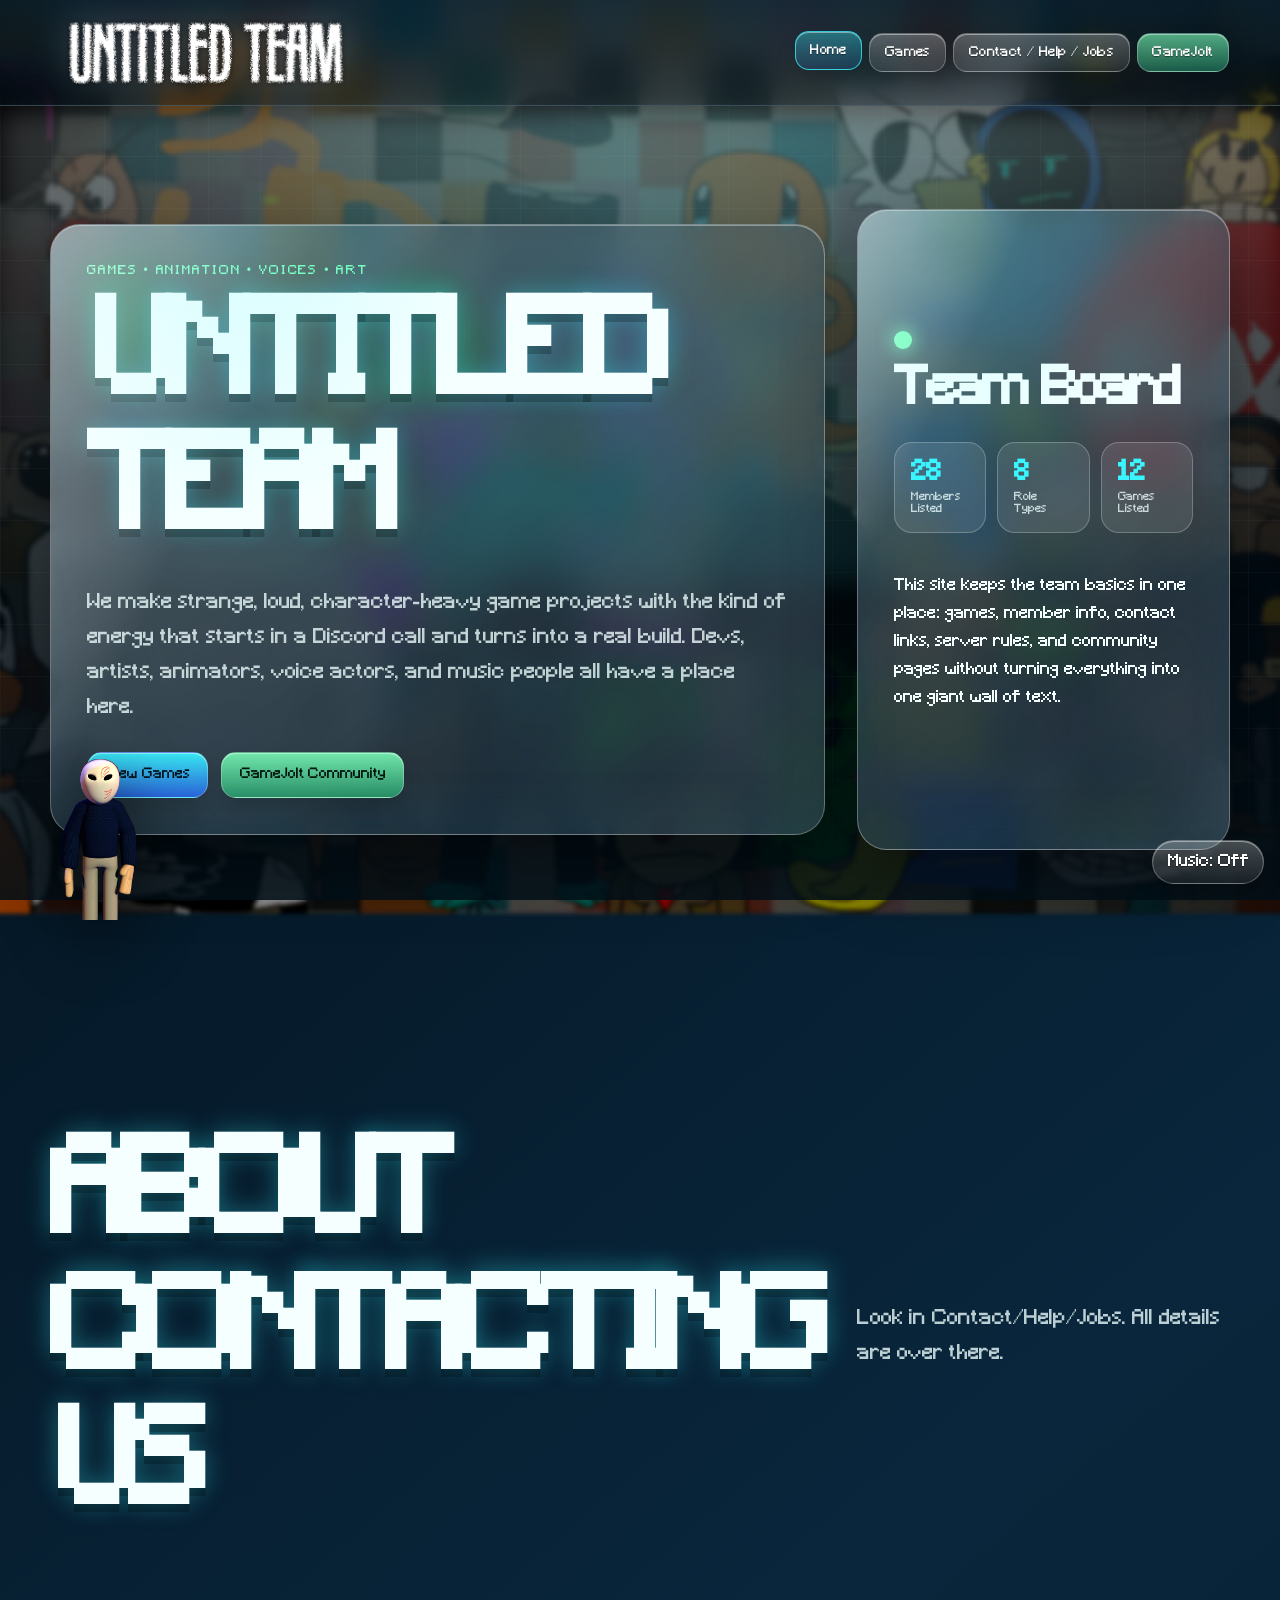
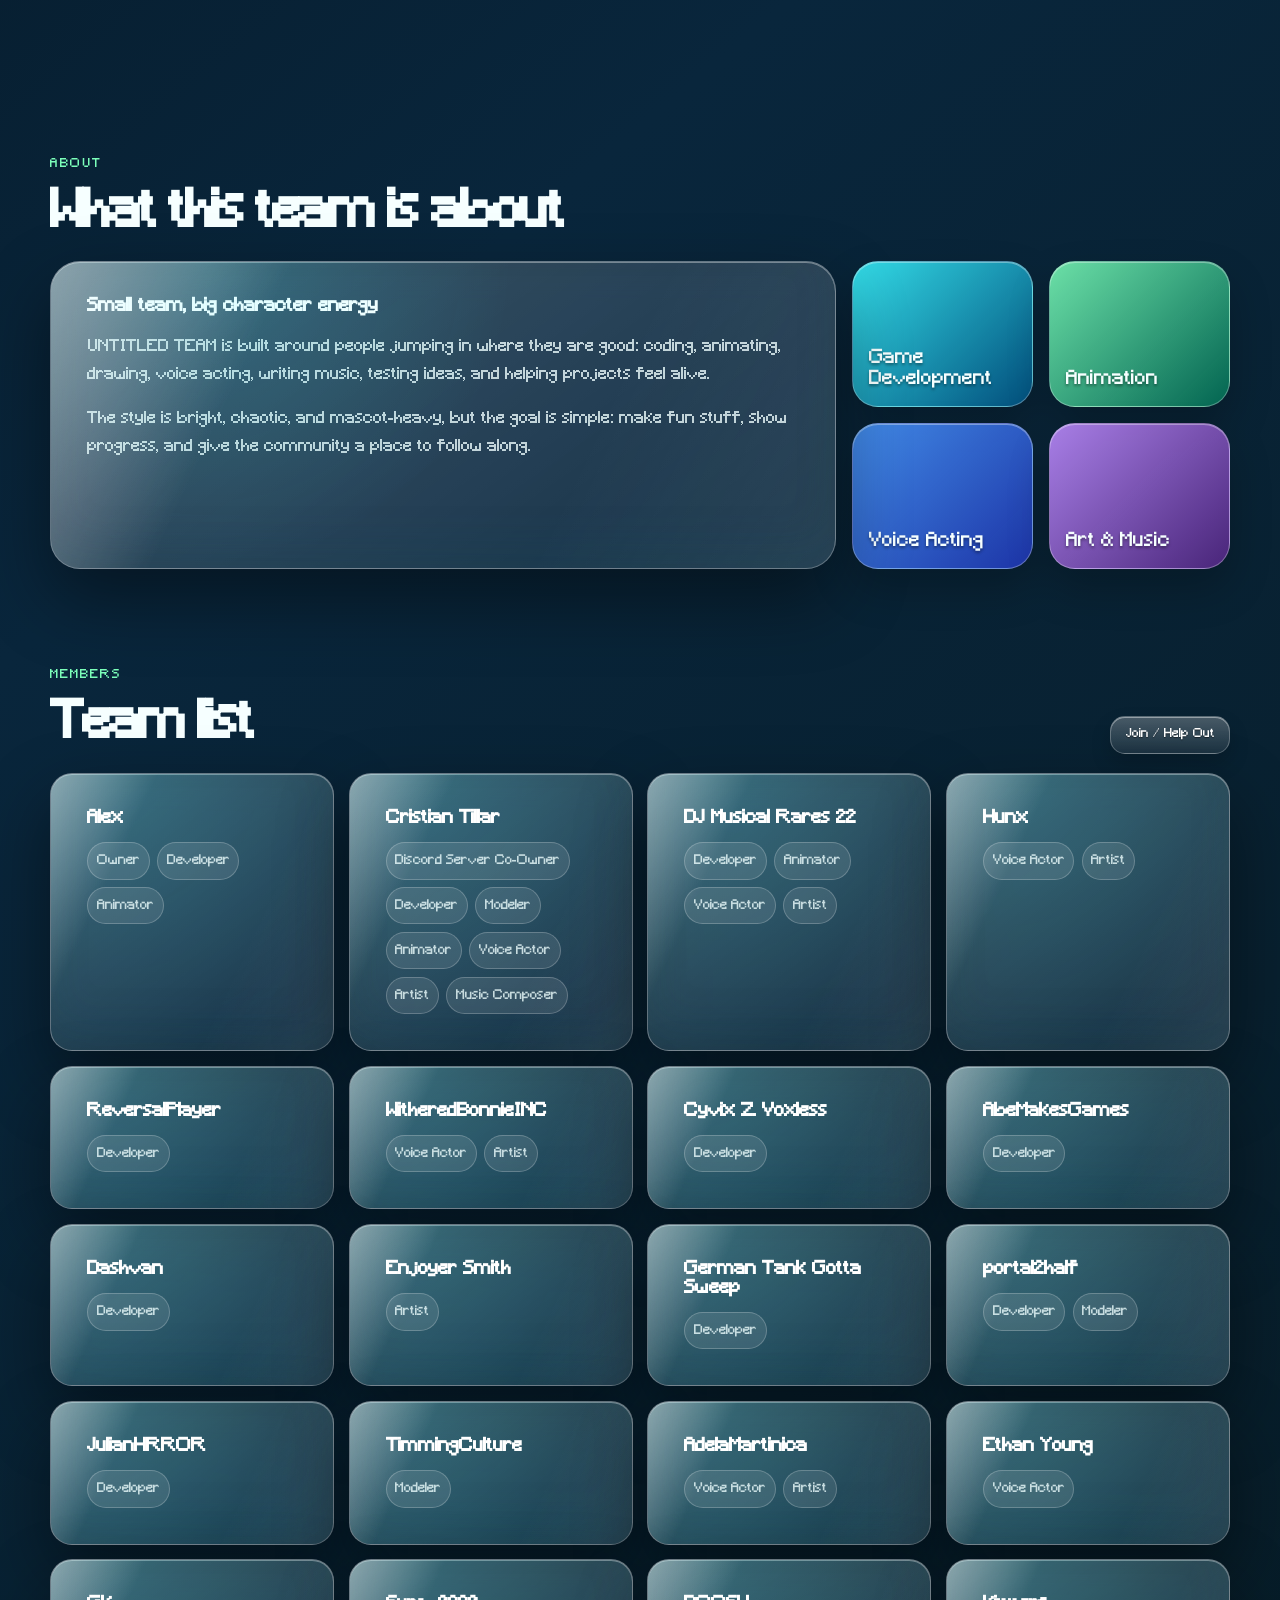
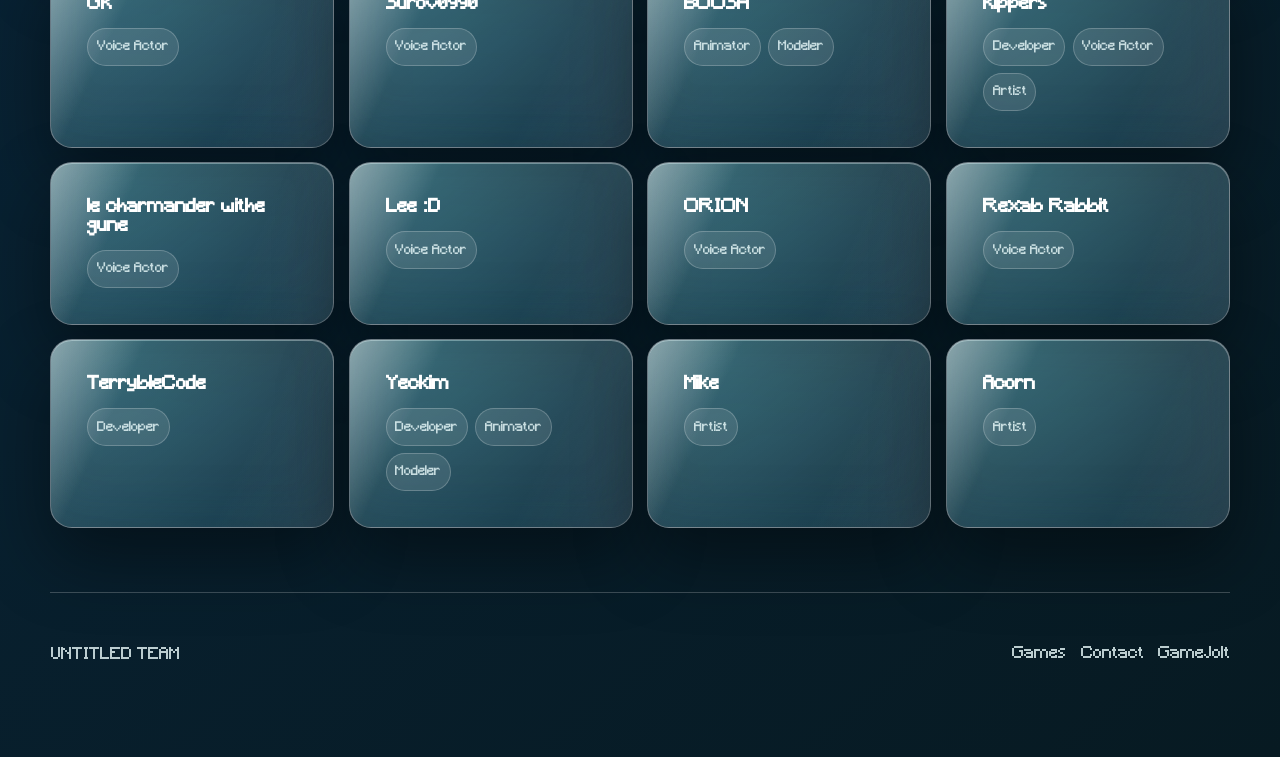
==== commit 32fa32ee: "Update index.html" ====
--- a/index.html
+++ b/index.html
@@ -51,7 +51,6 @@
       </aside>
     </section>
     <section class="hero-section">
-        <p class="eyebrow">Contact and stuff</p>
         <h1>ABOUT CONTACTING US</h1>
         <p class="hero-copy">Look in Contact/Help/Jobs. All details are over there.</p>
     </section>
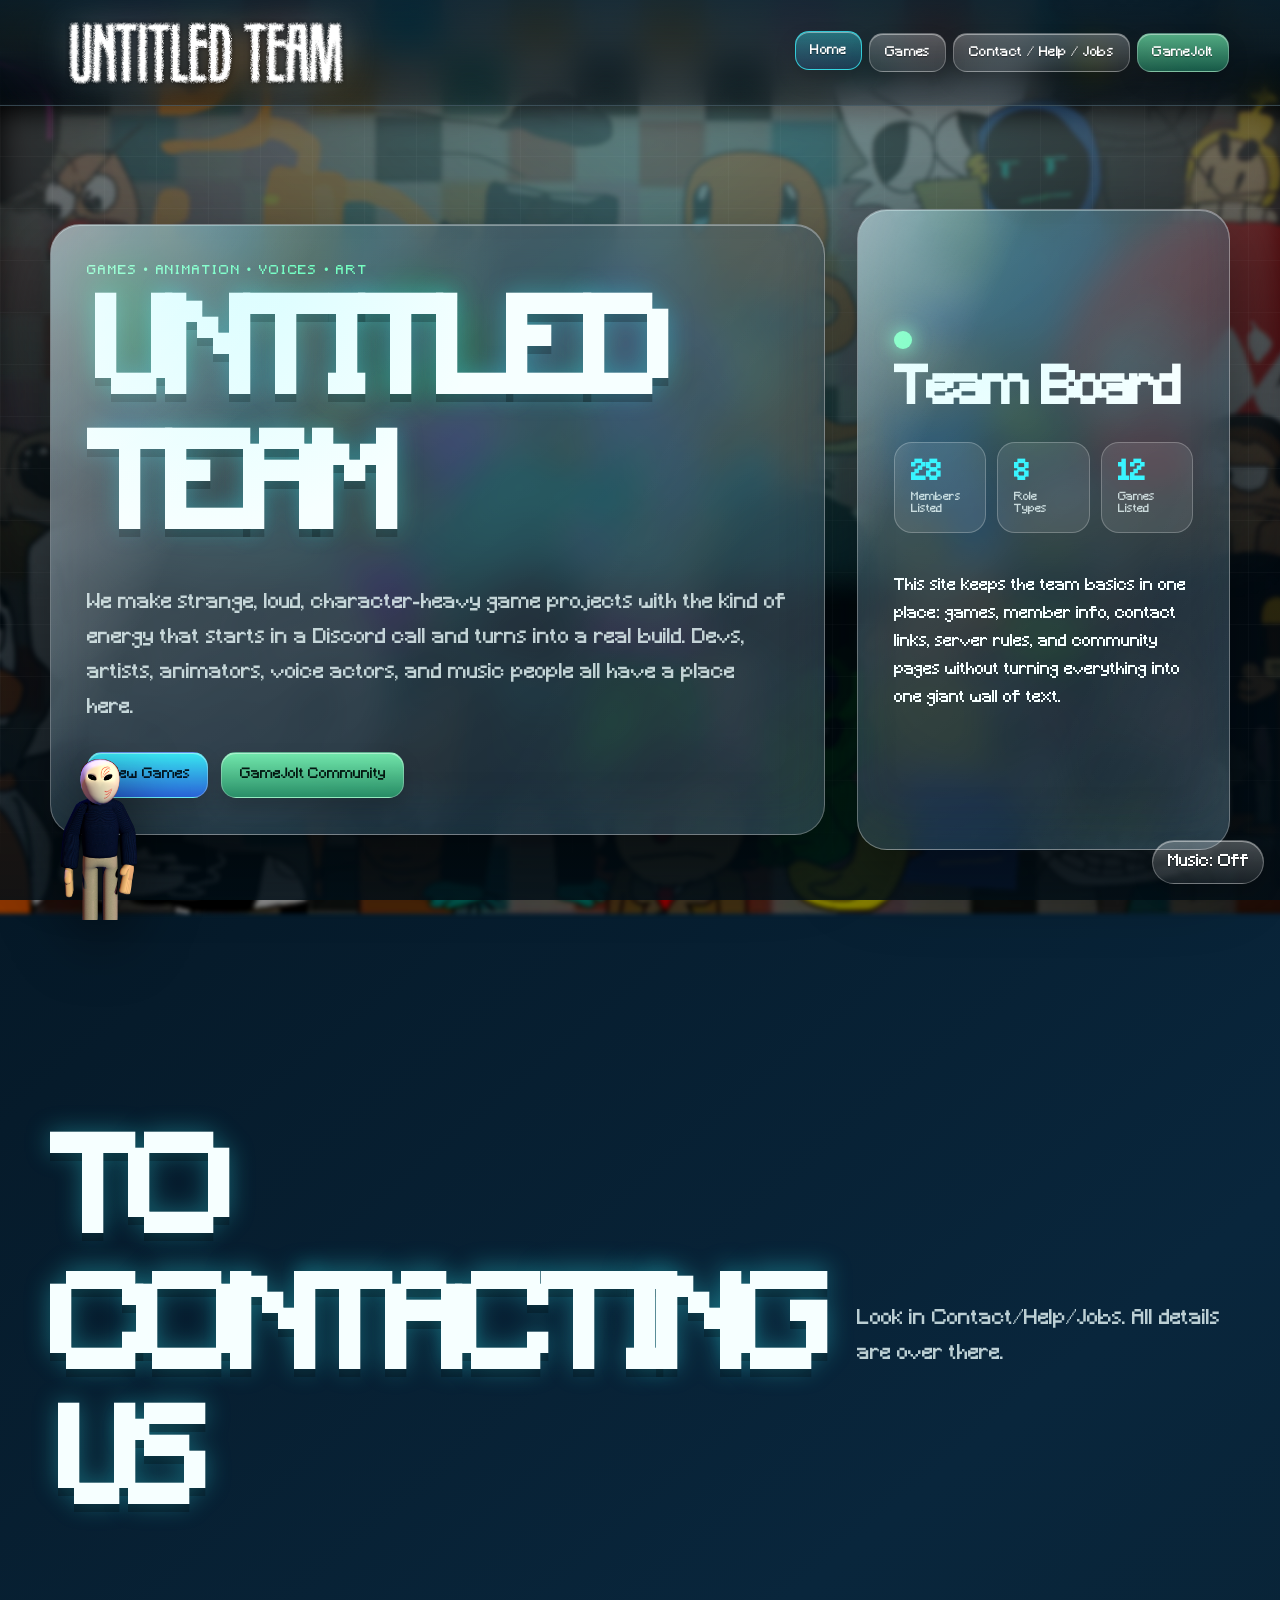
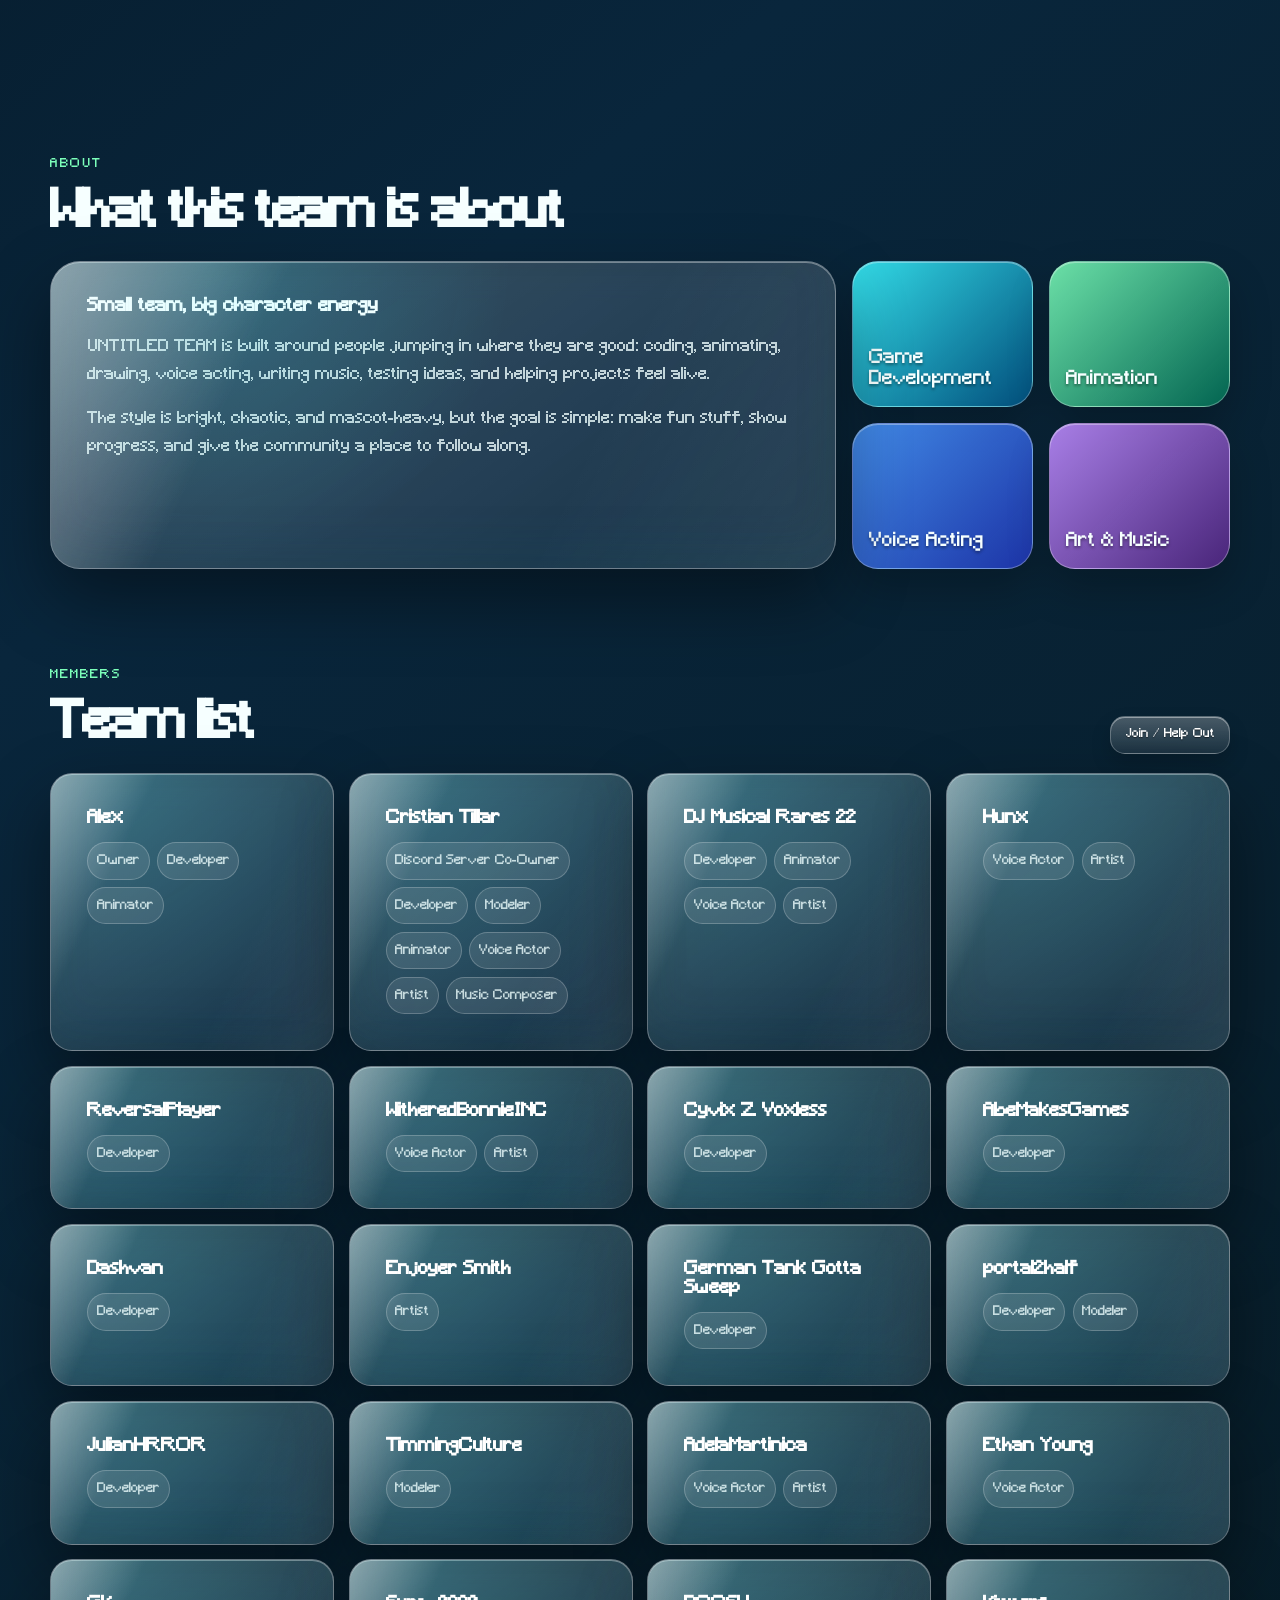
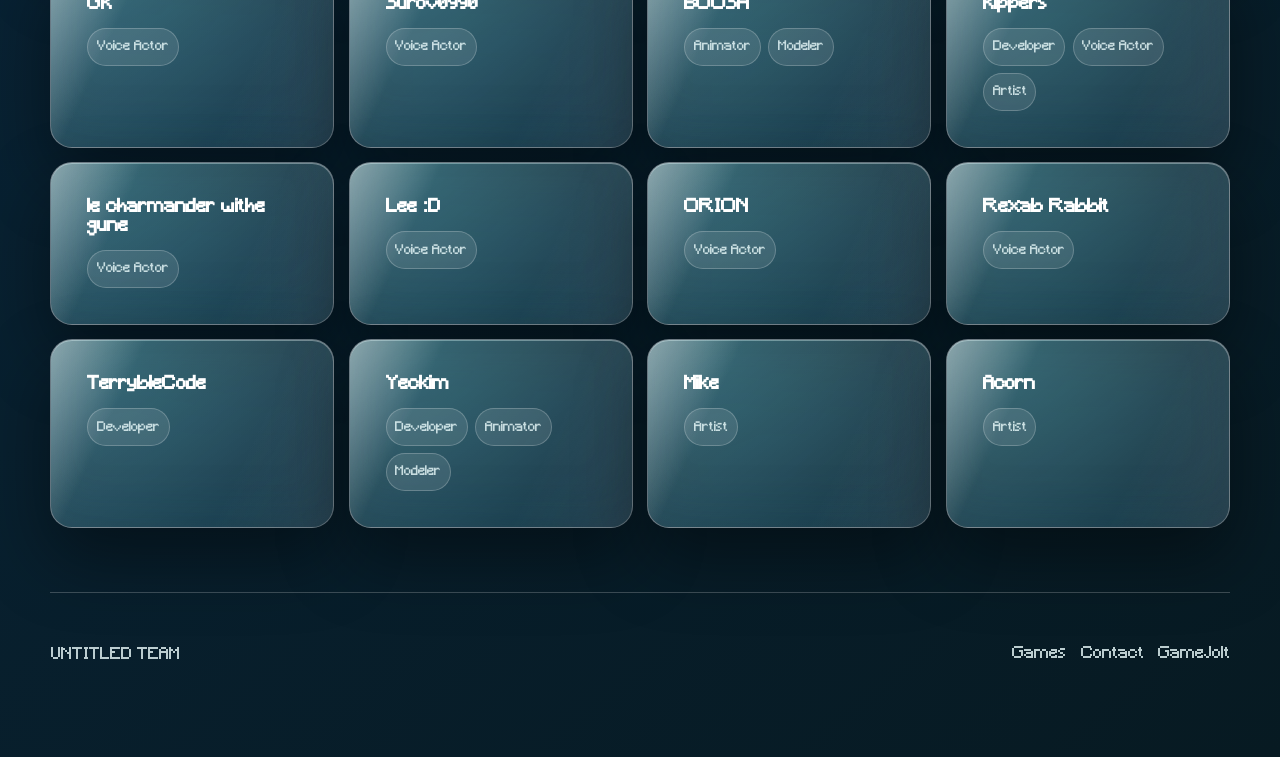
==== commit c3f9e6b7: "Update index.html" ====
--- a/index.html
+++ b/index.html
@@ -51,7 +51,7 @@
       </aside>
     </section>
     <section class="hero-section">
-        <h1>ABOUT CONTACTING US</h1>
+        <h1>TO CONTACTING US</h1>
         <p class="hero-copy">Look in Contact/Help/Jobs. All details are over there.</p>
     </section>
     <section class="section-shell" id="about">
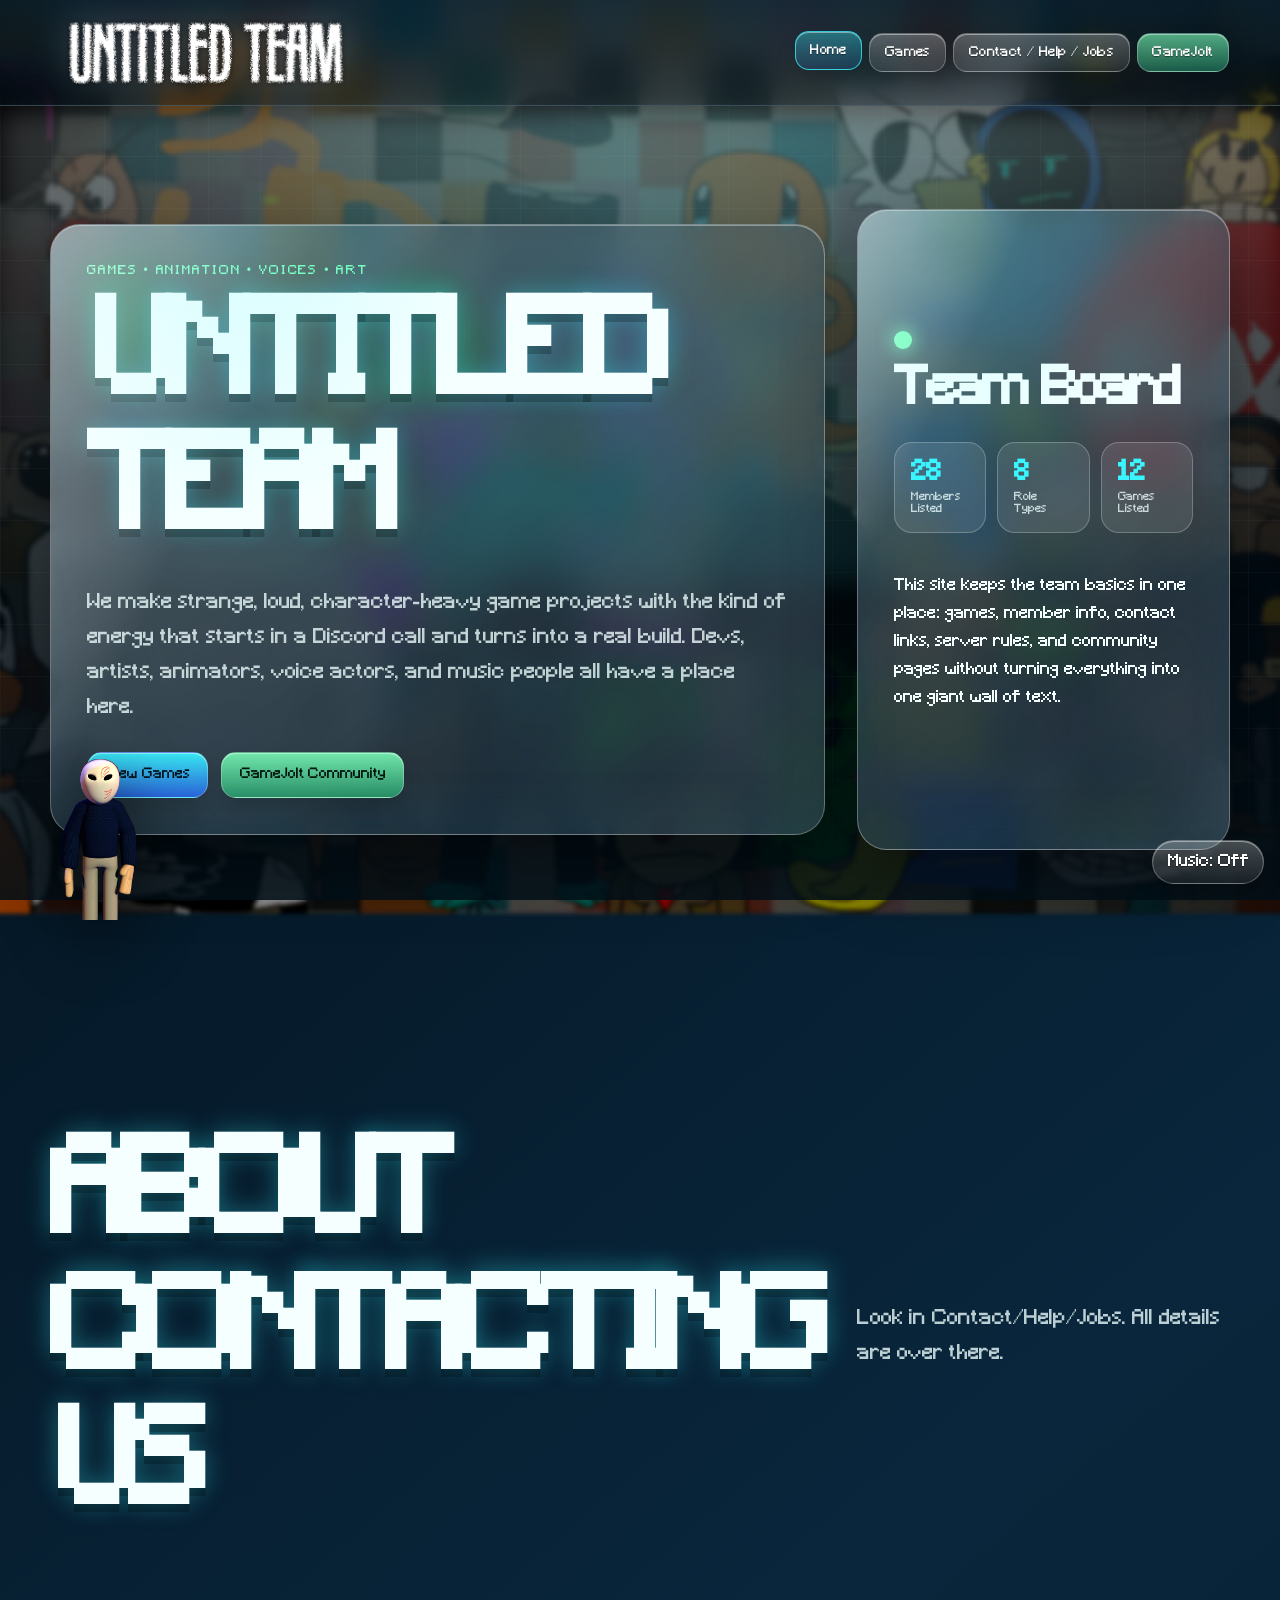
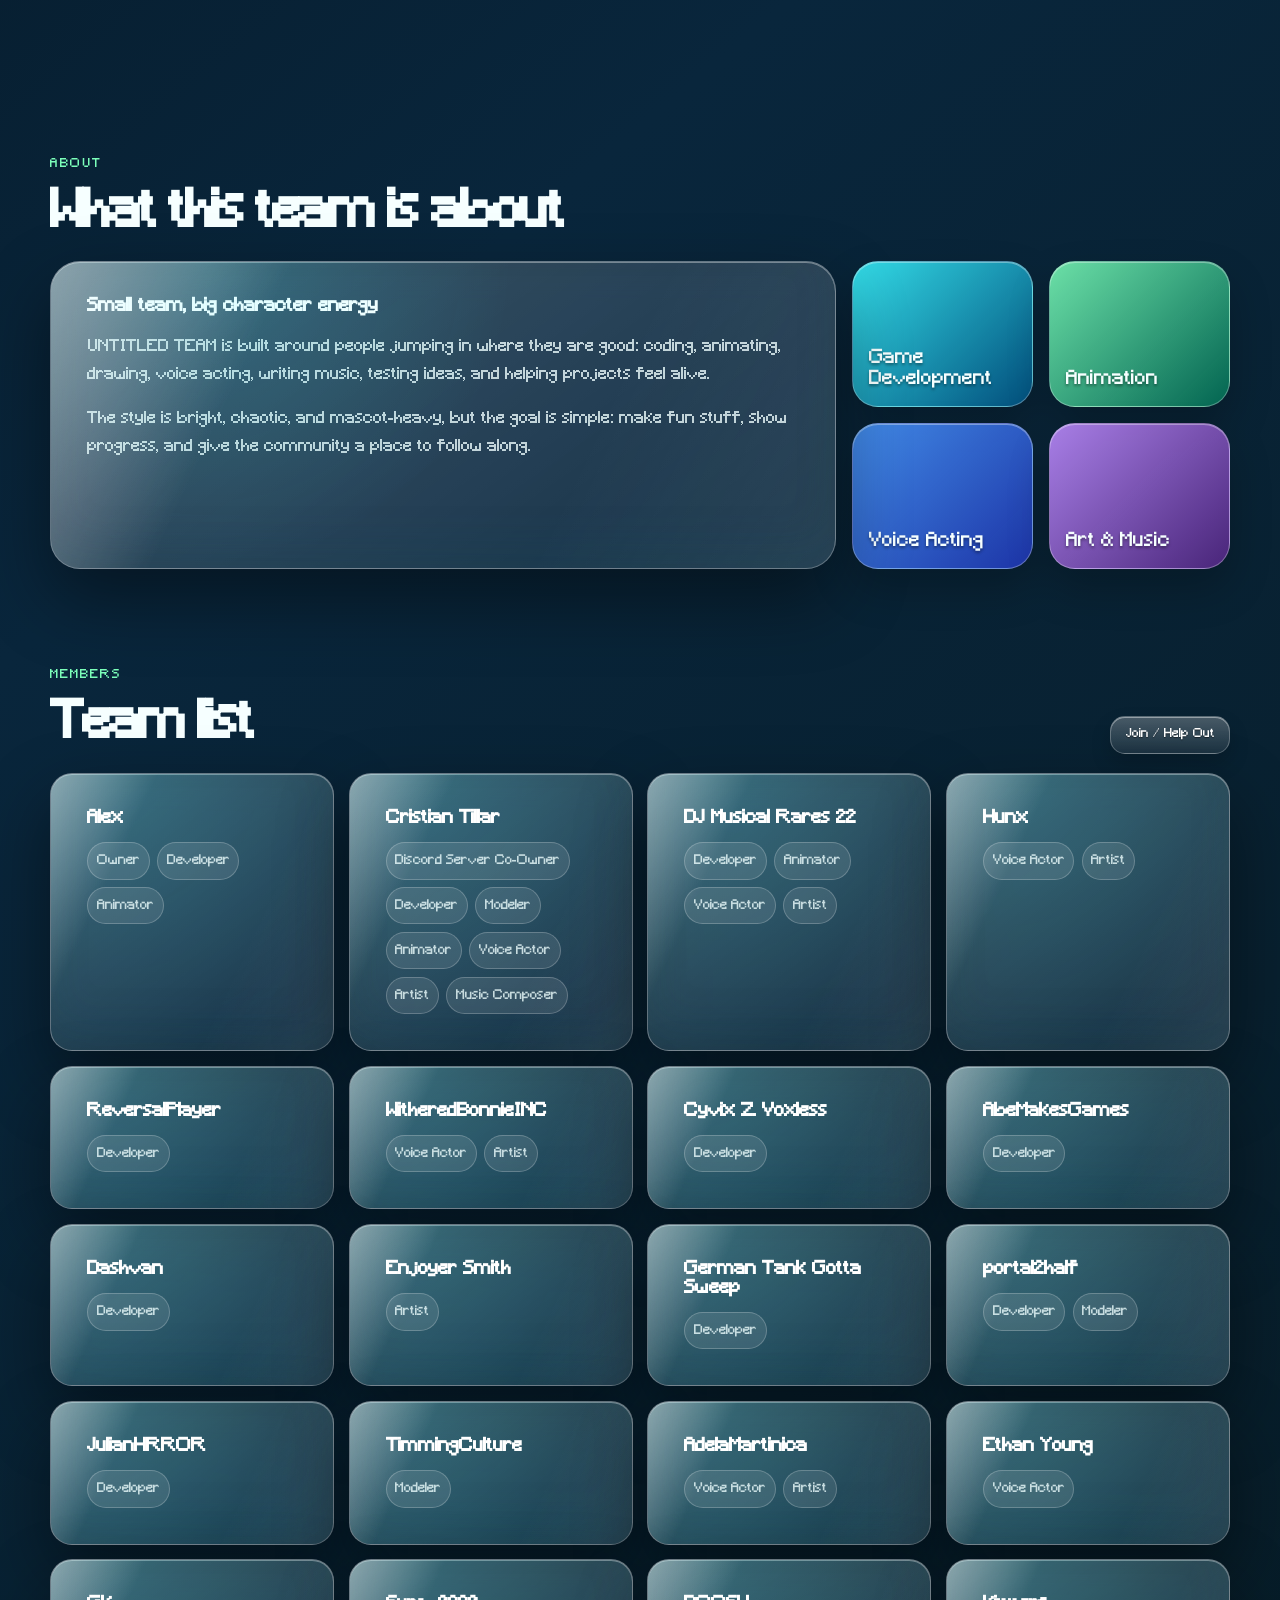
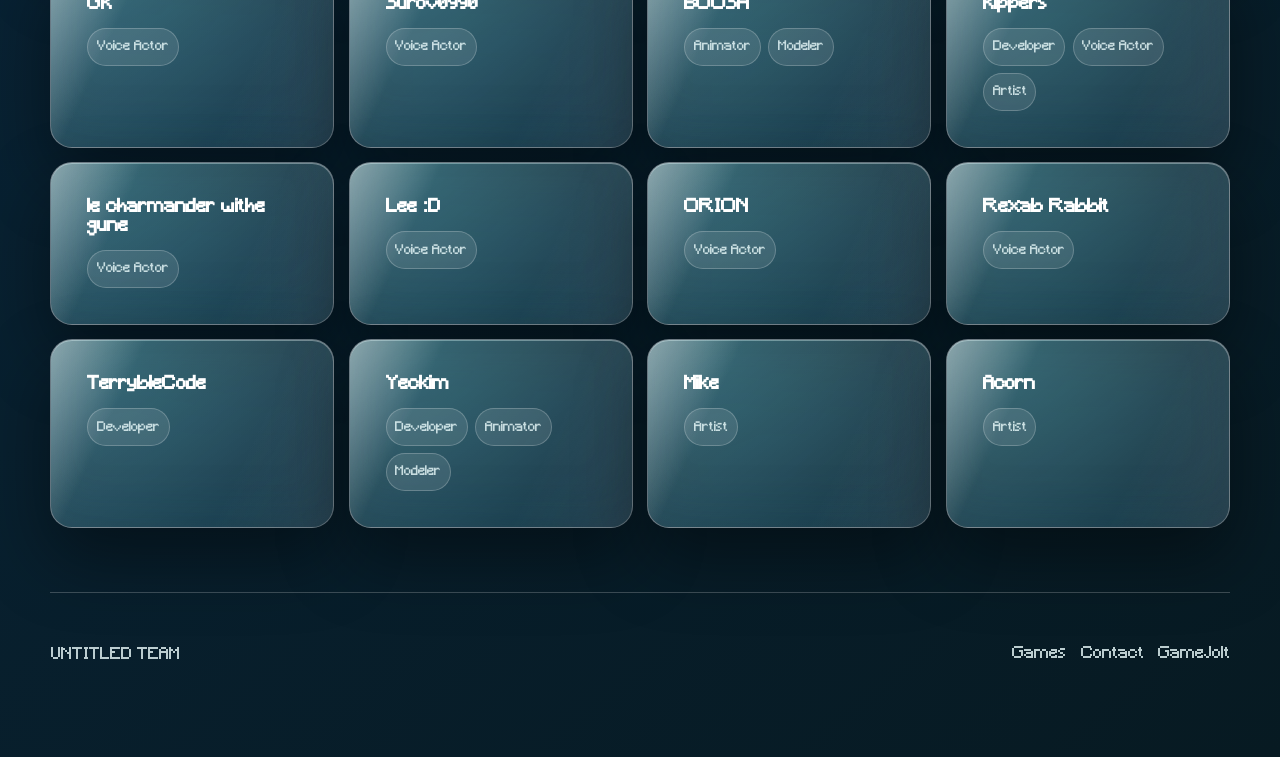
==== commit 88c23b19: "Update index.html" ====
--- a/index.html
+++ b/index.html
@@ -51,7 +51,7 @@
       </aside>
     </section>
     <section class="hero-section">
-        <h1>TO CONTACTING US</h1>
+        <h1>ABOUT CONTACTING US</h1>
         <p class="hero-copy">Look in Contact/Help/Jobs. All details are over there.</p>
     </section>
     <section class="section-shell" id="about">
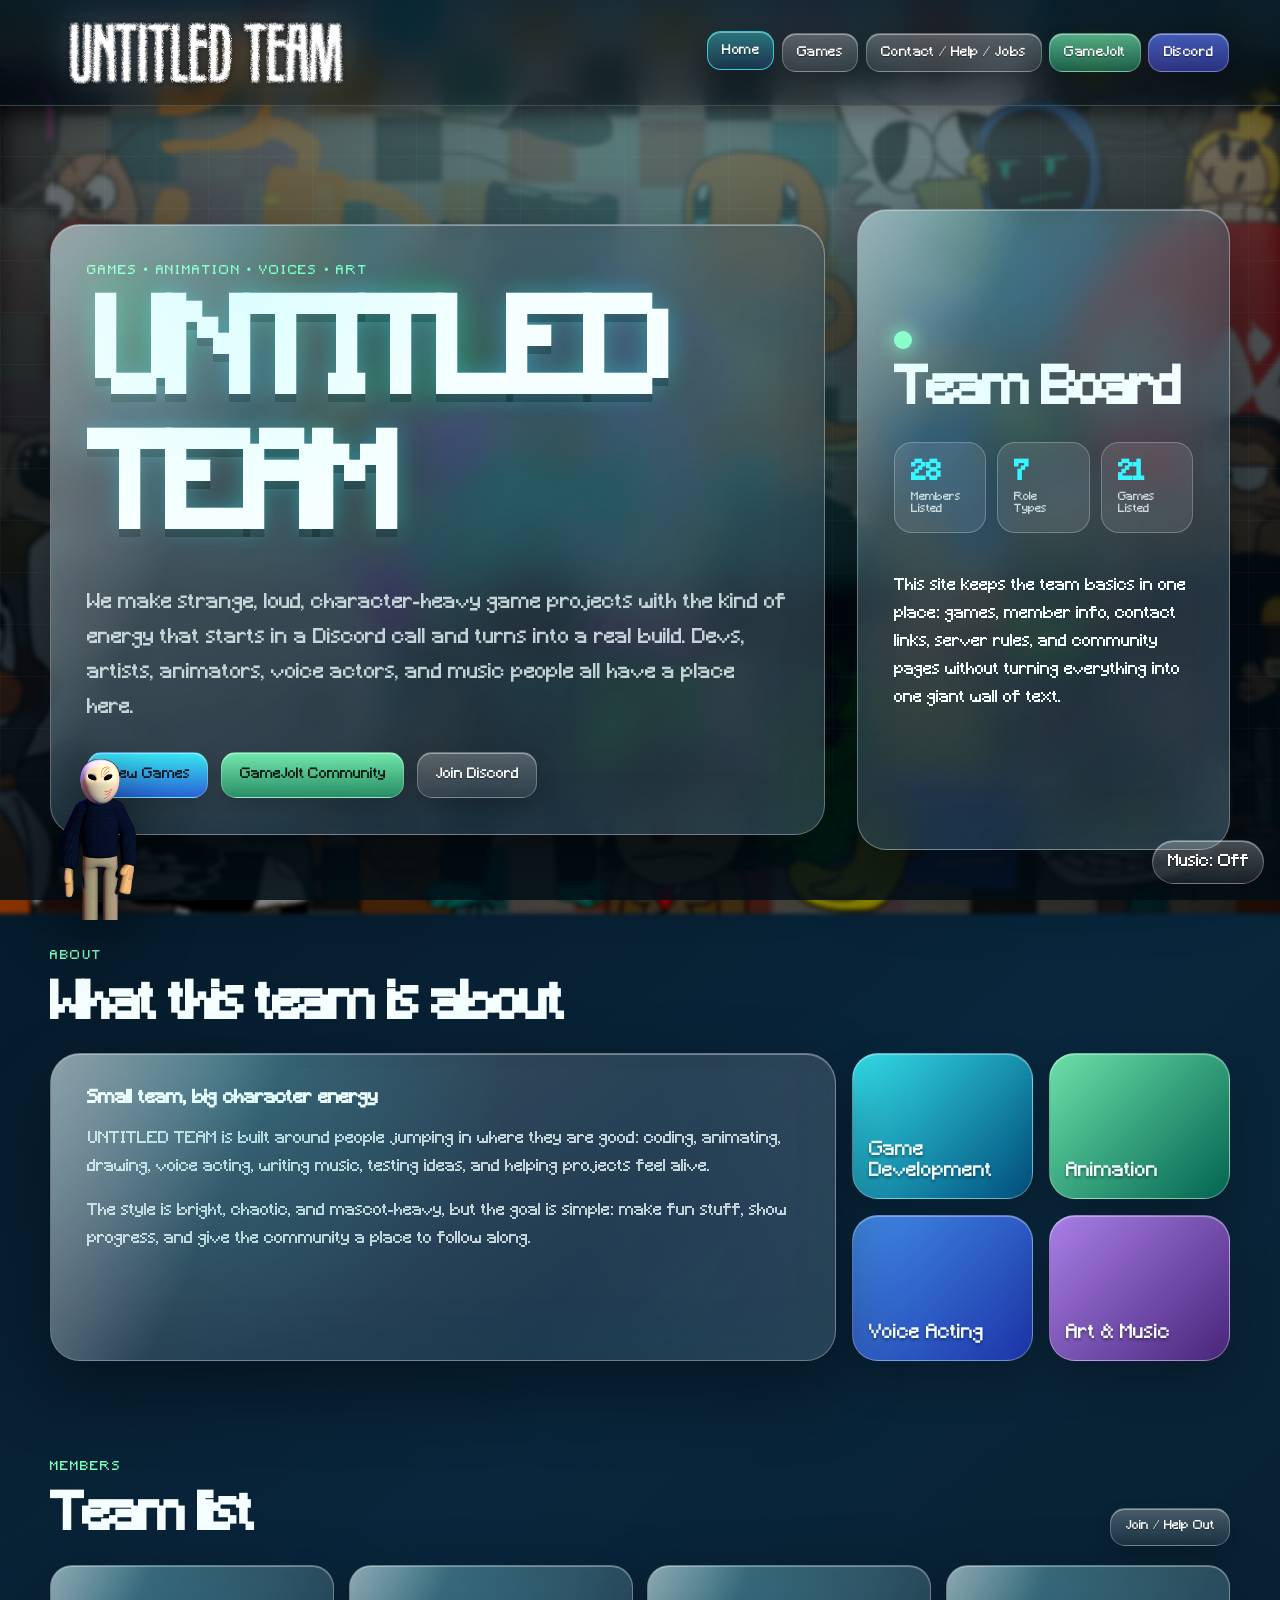
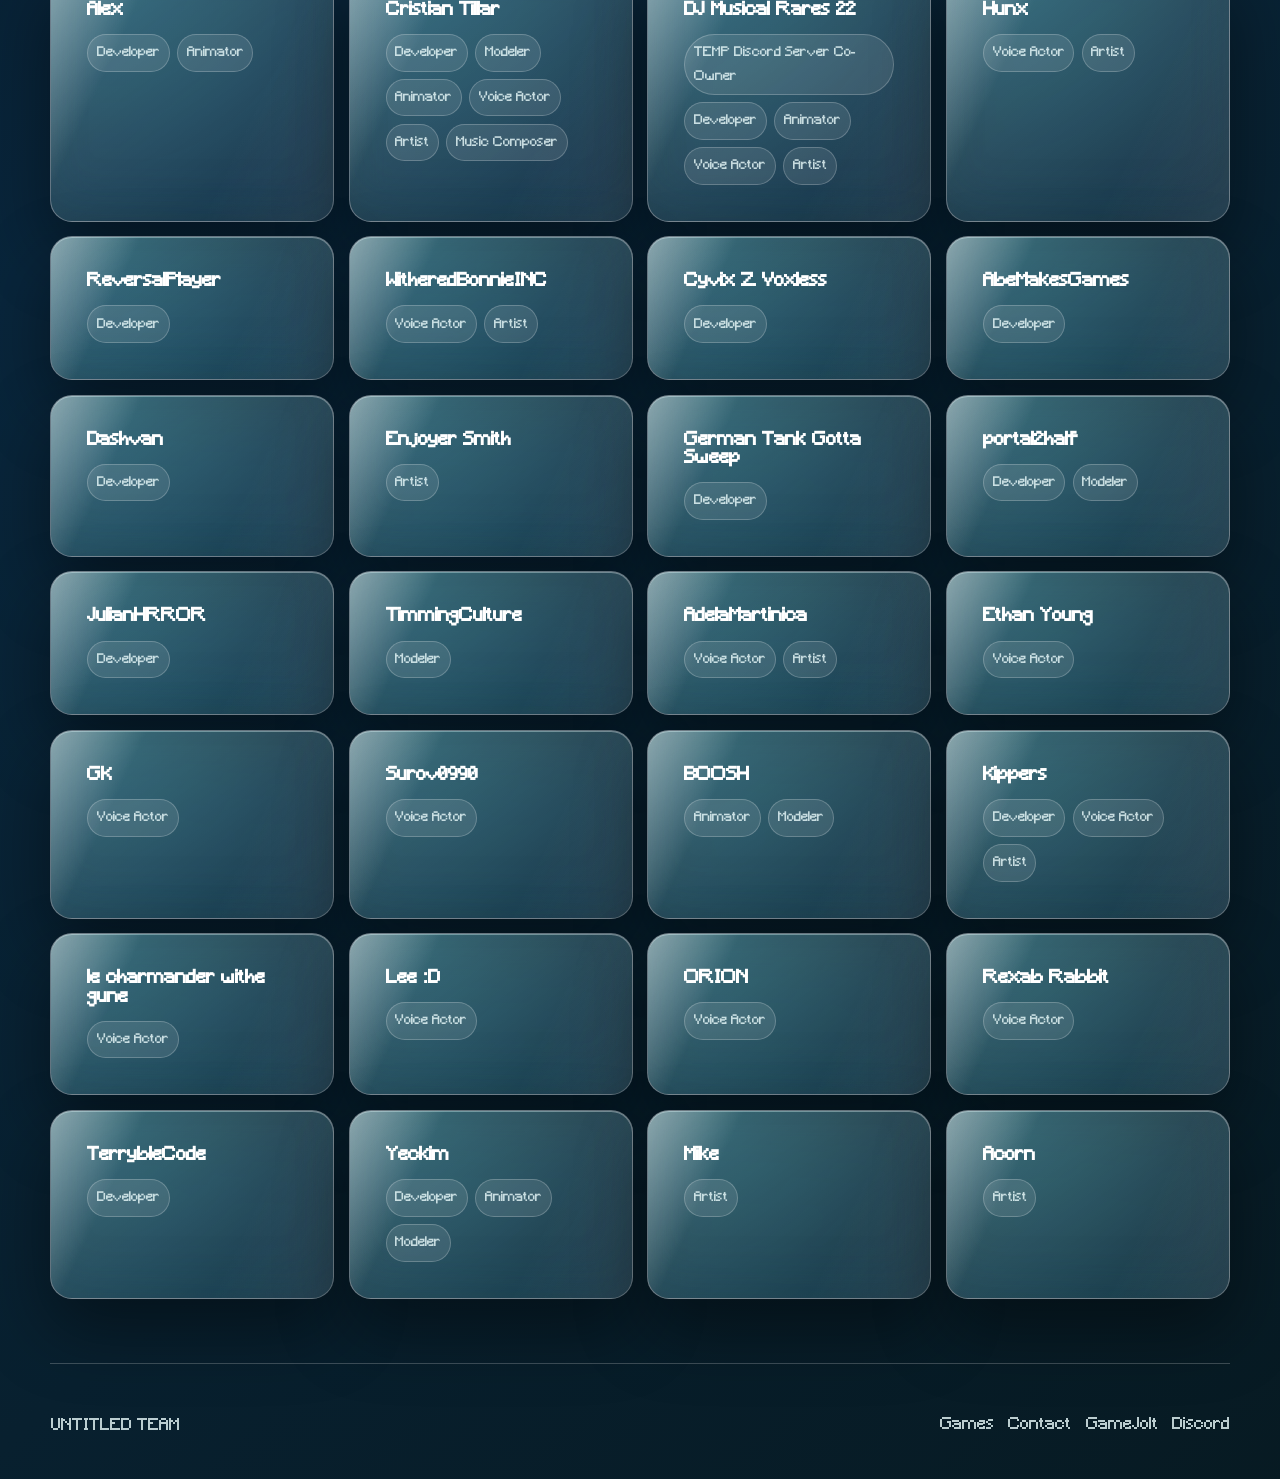
==== commit b20d6cdb: "game page update 2" ====
--- a/index.html
+++ b/index.html
@@ -24,6 +24,7 @@
       <a class="nav-link" href="games.html">Games</a>
       <a class="nav-link" href="contact.html">Contact / Help / Jobs</a>
       <a class="community-link" href="https://gamejolt.com/c/UntitledTeam-zemf3v/general" target="_blank" rel="noopener noreferrer">GameJolt</a>
+      <a class="discord-link" href="https://discord.gg/DcvFrMw9Rr" target="_blank" rel="noopener noreferrer">Discord</a>
     </nav>
   </header>
 
@@ -37,6 +38,7 @@
         <div class="hero-actions">
           <a class="button primary" href="games.html">View Games</a>
           <a class="button gamejolt" href="https://gamejolt.com/c/UntitledTeam-zemf3v/general" target="_blank" rel="noopener noreferrer">GameJolt Community</a>
+          <a class="button ghost" href="https://discord.gg/DcvFrMw9Rr" target="_blank" rel="noopener noreferrer">Join Discord</a>
         </div>
       </div>
       <aside class="hero-side glass-panel">
@@ -50,10 +52,7 @@
         <p>This site keeps the team basics in one place: games, member info, contact links, server rules, and community pages without turning everything into one giant wall of text.</p>
       </aside>
     </section>
-    <section class="hero-section">
-        <h1>ABOUT CONTACTING US</h1>
-        <p class="hero-copy">Look in Contact/Help/Jobs. All details are over there.</p>
-    </section>
+
     <section class="section-shell" id="about">
       <div class="section-heading">
         <p class="eyebrow">About</p>
@@ -100,6 +99,7 @@
       <a href="games.html">Games</a>
       <a href="contact.html">Contact</a>
       <a href="https://gamejolt.com/c/UntitledTeam-zemf3v/general" target="_blank" rel="noopener noreferrer">GameJolt</a>
+      <a href="https://discord.gg/DcvFrMw9Rr" target="_blank" rel="noopener noreferrer">Discord</a>
     </div>
   </footer>
 
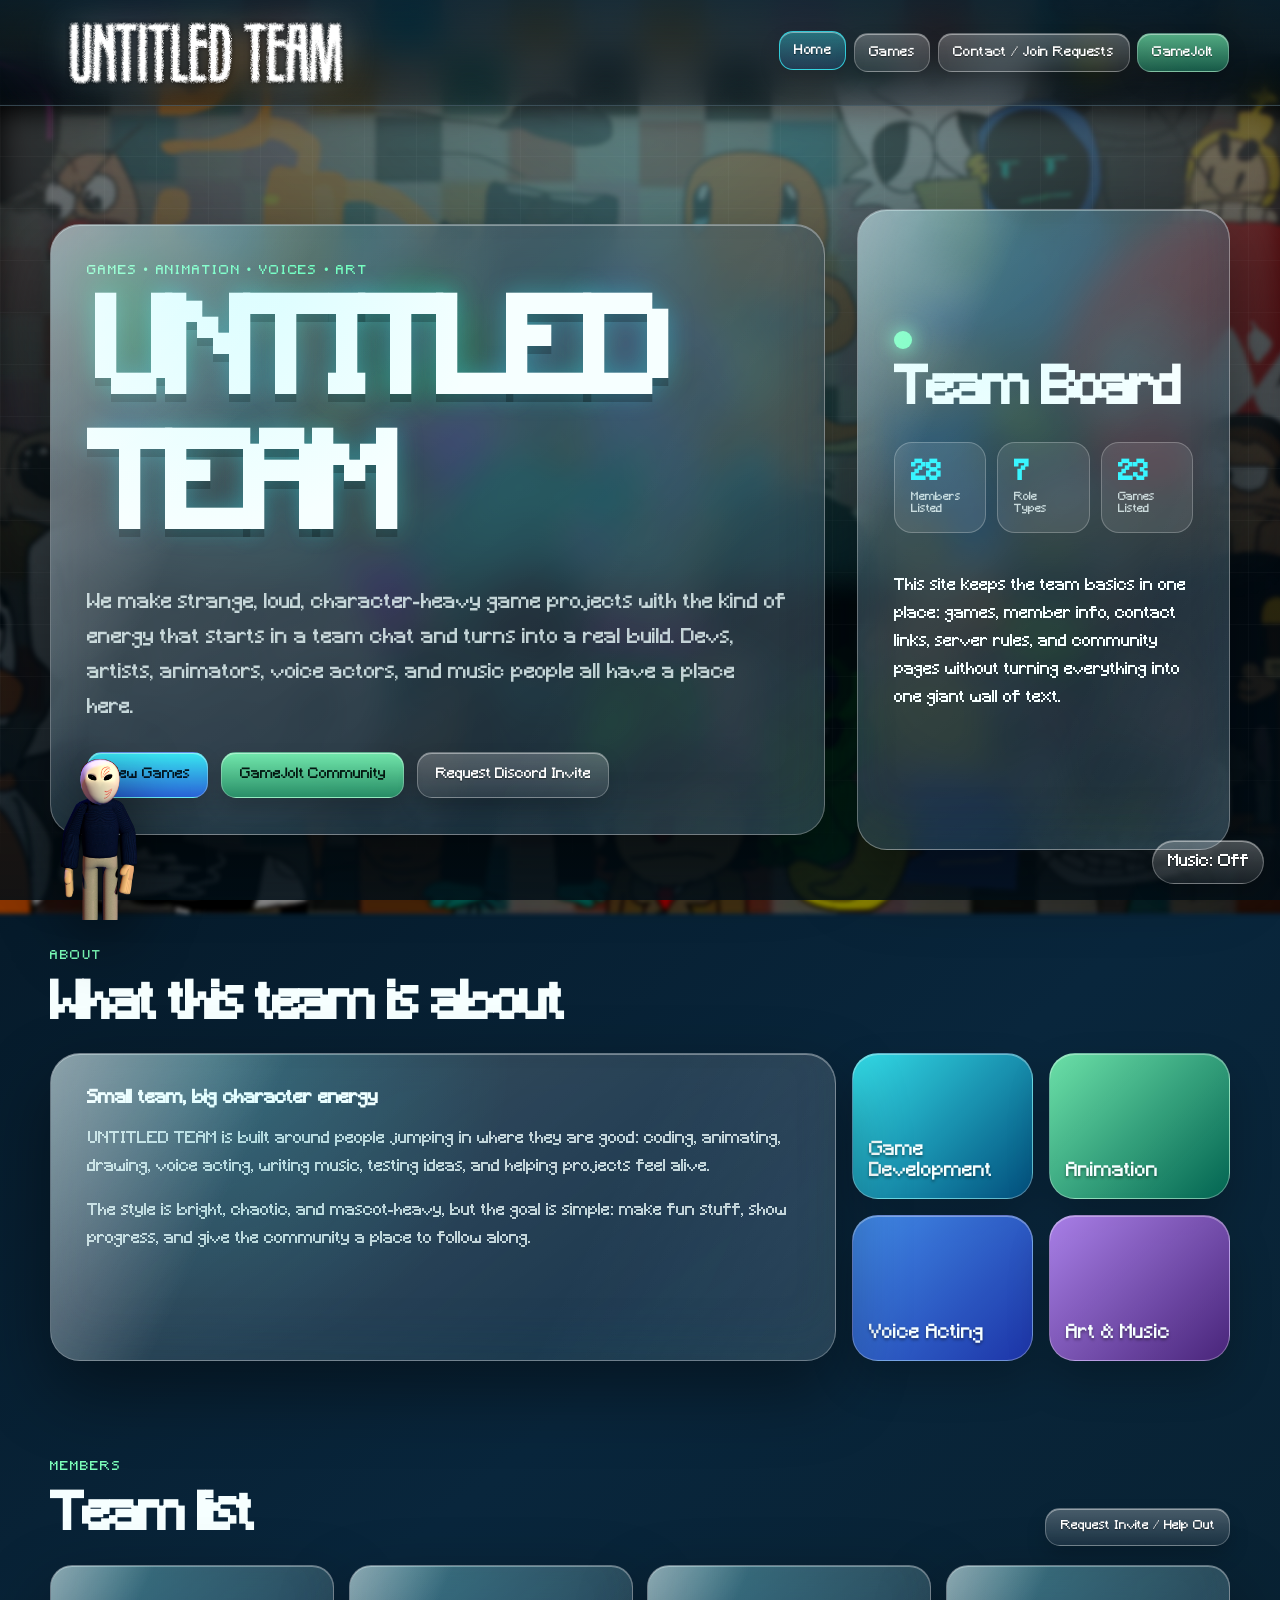
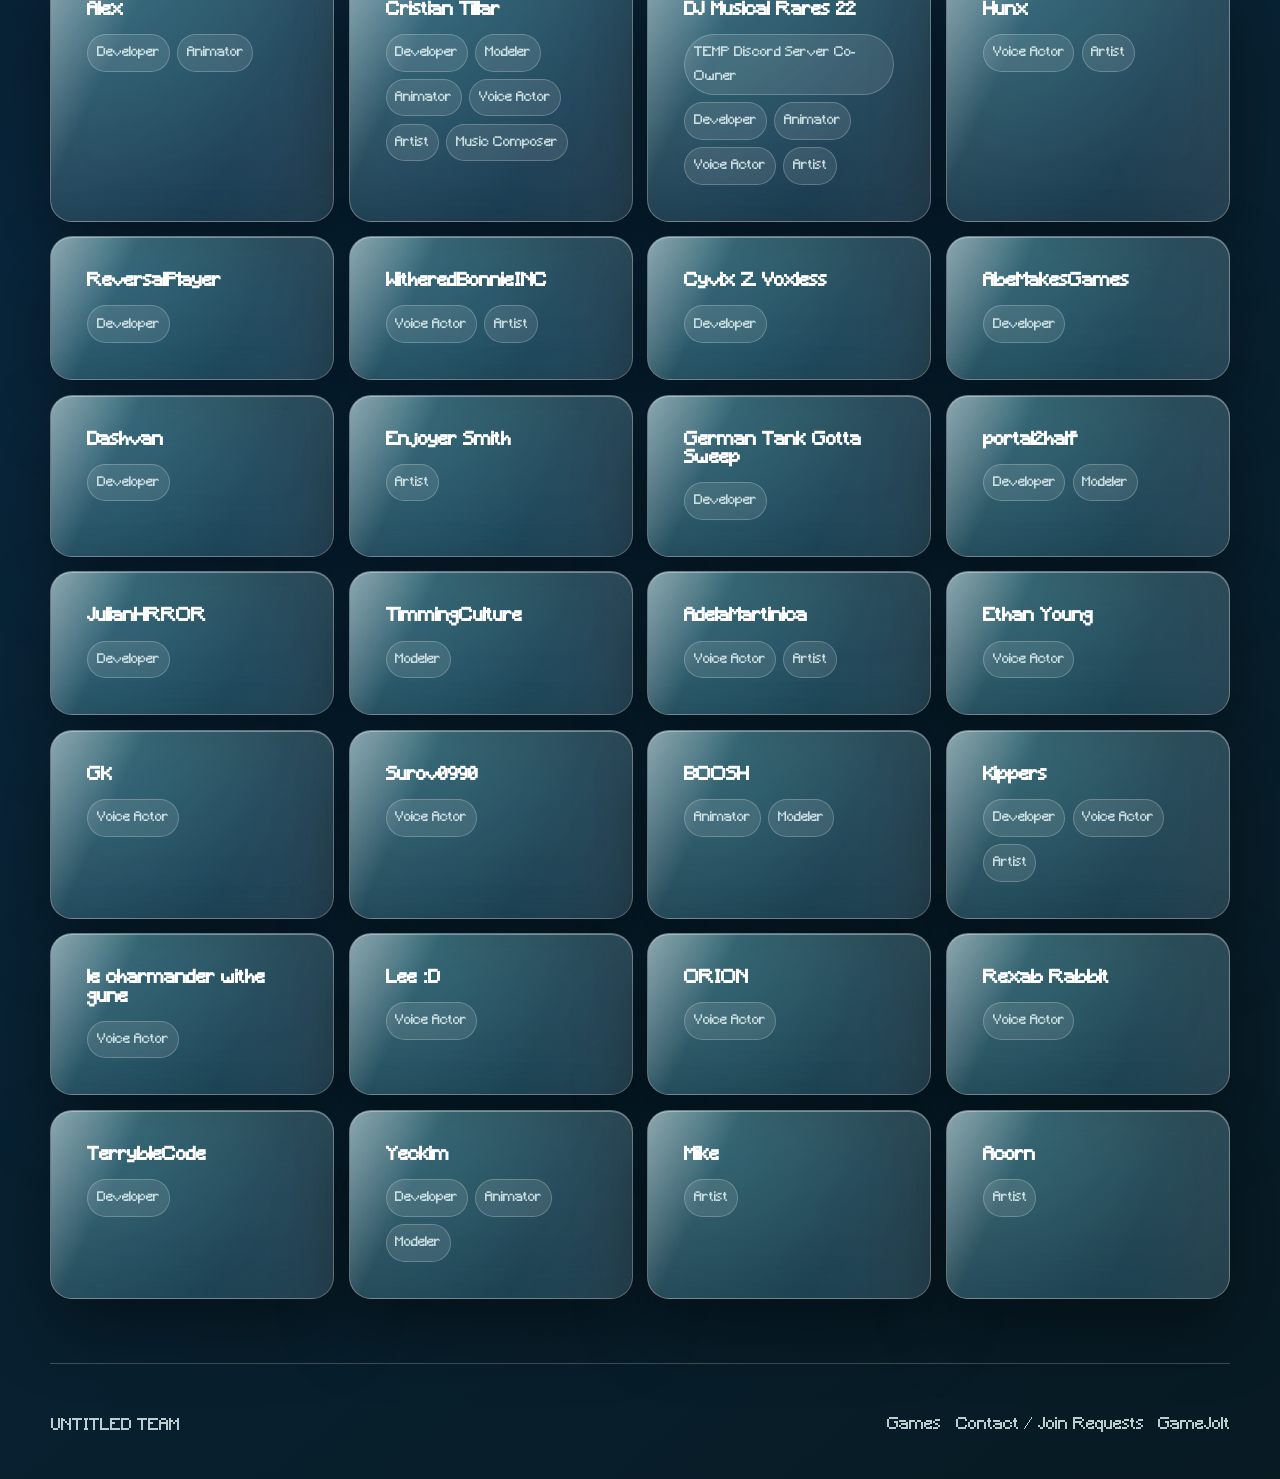
==== commit 0e96a295: "game update 3 & contact update" ====
--- a/index.html
+++ b/index.html
@@ -1,108 +1,204 @@
-<!doctype html>
-<html lang="en">
-<head>
-  <meta charset="utf-8">
-  <meta name="viewport" content="width=device-width, initial-scale=1">
-  <title>UNTITLED TEAM</title>
-  <meta name="description" content="UNTITLED TEAM is a small game-dev crew making character-driven games, art, animation, voice work, music, and community projects.">
-  <link rel="preload" href="assets/Font/Main_Font_MCUIE.ttf" as="font" type="font/ttf" crossorigin>
-  <link rel="icon" href="assets/images/site_logo_2_scroll.png">
-  <link rel="stylesheet" href="css/styles.css">
+<html lang="en"><head>
+<meta charset="utf-8"/>
+<meta content="width=device-width, initial-scale=1" name="viewport"/>
+<title>UNTITLED TEAM</title>
+<meta content="UNTITLED TEAM is a small game-dev crew making character-driven games, art, animation, voice work, music, and community projects." name="description"/>
+<link as="font" crossorigin="" href="assets/Font/Main_Font_MCUIE.ttf" rel="preload" type="font/ttf"/>
+<link href="assets/images/site_logo_2_scroll.png" rel="icon"/>
+<link href="css/styles.css" rel="stylesheet"/>
 </head>
 <body class="page-home">
-  <div class="ambient-grid" aria-hidden="true"></div>
-  <img class="corner-character" src="assets/images/the-creation_Left-bottm_C.png" alt="">
-
-  <header class="site-header" data-header>
-    <a class="brand" href="index.html" aria-label="UNTITLED TEAM home">
-      <img class="brand-main" src="assets/images/Site-logo_Main.png" alt="UNTITLED TEAM">
-      <img class="brand-scroll" src="assets/images/site_logo_2_scroll.png" alt="UNTITLED TEAM">
-    </a>
-    <button class="menu-toggle" type="button" data-menu-toggle aria-label="Open navigation">Menu</button>
-    <nav class="main-nav" data-nav>
-      <a class="nav-link active" href="index.html">Home</a>
-      <a class="nav-link" href="games.html">Games</a>
-      <a class="nav-link" href="contact.html">Contact / Help / Jobs</a>
-      <a class="community-link" href="https://gamejolt.com/c/UntitledTeam-zemf3v/general" target="_blank" rel="noopener noreferrer">GameJolt</a>
-      <a class="discord-link" href="https://discord.gg/DcvFrMw9Rr" target="_blank" rel="noopener noreferrer">Discord</a>
-    </nav>
-  </header>
-
-  <main>
-    <section class="hero-section">
-      <div class="hero-bg" aria-hidden="true"></div>
-      <div class="hero-panel glass-panel">
-        <p class="eyebrow">Games • Animation • Voices • Art</p>
-        <h1>UNTITLED TEAM</h1>
-        <p class="hero-copy">We make strange, loud, character-heavy game projects with the kind of energy that starts in a Discord call and turns into a real build. Devs, artists, animators, voice actors, and music people all have a place here.</p>
-        <div class="hero-actions">
-          <a class="button primary" href="games.html">View Games</a>
-          <a class="button gamejolt" href="https://gamejolt.com/c/UntitledTeam-zemf3v/general" target="_blank" rel="noopener noreferrer">GameJolt Community</a>
-          <a class="button ghost" href="https://discord.gg/DcvFrMw9Rr" target="_blank" rel="noopener noreferrer">Join Discord</a>
-        </div>
-      </div>
-      <aside class="hero-side glass-panel">
-        <span class="status-light"></span>
-        <h2>Team Board</h2>
-        <div class="stat-grid">
-          <div><strong data-member-count>--</strong><span>Members Listed</span></div>
-          <div><strong data-role-count>--</strong><span>Role Types</span></div>
-          <div><strong data-game-count>--</strong><span>Games Listed</span></div>
-        </div>
-        <p>This site keeps the team basics in one place: games, member info, contact links, server rules, and community pages without turning everything into one giant wall of text.</p>
-      </aside>
-    </section>
-
-    <section class="section-shell" id="about">
-      <div class="section-heading">
-        <p class="eyebrow">About</p>
-        <h2>What this team is about</h2>
-      </div>
-      <div class="about-layout">
-        <article class="glass-panel about-card big-card">
-          <h3>Small team, big character energy</h3>
-          <p>UNTITLED TEAM is built around people jumping in where they are good: coding, animating, drawing, voice acting, writing music, testing ideas, and helping projects feel alive.</p>
-          <p>The style is bright, chaotic, and mascot-heavy, but the goal is simple: make fun stuff, show progress, and give the community a place to follow along.</p>
-        </article>
-        <div class="tile-stack">
-          <article class="metro-tile cyan"><span>Game Development</span></article>
-          <article class="metro-tile green"><span>Animation</span></article>
-          <article class="metro-tile blue"><span>Voice Acting</span></article>
-          <article class="metro-tile violet"><span>Art & Music</span></article>
-        </div>
-      </div>
-    </section>
-
-    <section class="section-shell" id="members">
-      <div class="section-heading with-action">
-        <div>
-          <p class="eyebrow">Members</p>
-          <h2>Team list</h2>
-        </div>
-        <a class="button small" href="contact.html#jobs">Join / Help Out</a>
-      </div>
-      <div class="member-grid" data-member-list data-member-source="members.list">
-        <article class="member-card glass-panel member-loading">
-          <h3>Loading members...</h3>
-          <p>Reading <code>members.list</code></p>
-        </article>
-      </div>
-    </section>
-  </main>
-
-  <button class="music-toggle" type="button" data-music-toggle aria-label="Toggle background music">Music: Off</button>
-  <audio data-bg-audio loop preload="none" src="assets/Audio/BG_Music.mp3"></audio>
-
-  <footer class="site-footer">
-    <p>UNTITLED TEAM</p>
-    <div>
-      <a href="games.html">Games</a>
-      <a href="contact.html">Contact</a>
-      <a href="https://gamejolt.com/c/UntitledTeam-zemf3v/general" target="_blank" rel="noopener noreferrer">GameJolt</a>
-      <a href="https://discord.gg/DcvFrMw9Rr" target="_blank" rel="noopener noreferrer">Discord</a>
-    </div>
-  </footer>
-
-  <script src="js/main.js"></script>
-</body>
-</html>
+<div aria-hidden="true" class="ambient-grid"></div>
+<img alt="" class="corner-character" src="assets/images/the-creation_Left-bottm_C.png"/>
+<header class="site-header" data-header="">
+<a aria-label="UNTITLED TEAM home" class="brand" href="index.html">
+<img alt="UNTITLED TEAM" class="brand-main" src="assets/images/Site-logo_Main.png"/>
+<img alt="UNTITLED TEAM" class="brand-scroll" src="assets/images/site_logo_2_scroll.png"/>
+</a>
+<button aria-label="Open navigation" class="menu-toggle" data-menu-toggle="" type="button">Menu</button>
+<nav class="main-nav" data-nav="">
+<a class="nav-link active" href="index.html">Home</a>
+<a class="nav-link" href="games.html">Games</a>
+<a class="nav-link" href="contact.html">Contact / Join Requests</a>
+<a class="community-link" href="https://gamejolt.com/c/UntitledTeam-zemf3v/general" rel="noopener noreferrer" target="_blank">GameJolt</a>
+</nav>
+</header>
+<main>
+<section class="hero-section">
+<div aria-hidden="true" class="hero-bg"></div>
+<div class="hero-panel glass-panel">
+<p class="eyebrow">Games • Animation • Voices • Art</p>
+<h1>UNTITLED TEAM</h1>
+<p class="hero-copy">We make strange, loud, character-heavy game projects with the kind of energy that starts in a team chat and turns into a real build. Devs, artists, animators, voice actors, and music people all have a place here.</p>
+<div class="hero-actions">
+<a class="button primary" href="games.html">View Games</a>
+<a class="button gamejolt" href="https://gamejolt.com/c/UntitledTeam-zemf3v/general" rel="noopener noreferrer" target="_blank">GameJolt Community</a>
+<a class="button ghost" href="contact.html#join-request">Request Discord Invite</a>
+</div>
+</div>
+<aside class="hero-side glass-panel">
+<span class="status-light"></span>
+<h2>Team Board</h2>
+<div class="stat-grid">
+<div><strong data-member-count="">28</strong><span>Members Listed</span></div>
+<div><strong data-role-count="">7</strong><span>Role Types</span></div>
+<div><strong data-game-count="">23</strong><span>Games Listed</span></div>
+</div>
+<p>This site keeps the team basics in one place: games, member info, contact links, server rules, and community pages without turning everything into one giant wall of text.</p>
+</aside>
+</section>
+<section class="section-shell" id="about">
+<div class="section-heading">
+<p class="eyebrow">About</p>
+<h2>What this team is about</h2>
+</div>
+<div class="about-layout">
+<article class="glass-panel about-card big-card">
+<h3>Small team, big character energy</h3>
+<p>UNTITLED TEAM is built around people jumping in where they are good: coding, animating, drawing, voice acting, writing music, testing ideas, and helping projects feel alive.</p>
+<p>The style is bright, chaotic, and mascot-heavy, but the goal is simple: make fun stuff, show progress, and give the community a place to follow along.</p>
+</article>
+<div class="tile-stack">
+<article class="metro-tile cyan"><span>Game Development</span></article>
+<article class="metro-tile green"><span>Animation</span></article>
+<article class="metro-tile blue"><span>Voice Acting</span></article>
+<article class="metro-tile violet"><span>Art &amp; Music</span></article>
+</div>
+</div>
+</section>
+<section class="section-shell" id="members">
+<div class="section-heading with-action">
+<div>
+<p class="eyebrow">Members</p>
+<h2>Team list</h2>
+</div>
+<a class="button small" href="contact.html#join-request">Request Invite / Help Out</a>
+</div>
+<div class="member-grid" data-member-list="" data-member-source="members.list">
+<article class="member-card glass-panel">
+<h3>Alex</h3>
+<p class="member-roles"><span>Owner</span><span>Developer</span><span>Animator</span></p>
+</article>
+<article class="member-card glass-panel">
+<h3>Cristian Tillar</h3>
+<p class="member-roles"><span>Discord Server Co-Owner</span><span>Developer</span><span>Animator</span><span>Voice Actor</span><span>Artist</span><span>Music Composer</span></p>
+</article>
+<article class="member-card glass-panel">
+<h3>DJ Musical Rares 22</h3>
+<p class="member-roles"><span>Developer</span><span>Animator</span><span>Voice Actor</span><span>Artist</span></p>
+</article>
+<article class="member-card glass-panel">
+<h3>Hunx</h3>
+<p class="member-roles"><span>Voice Actor</span><span>Artist</span></p>
+</article>
+<article class="member-card glass-panel">
+<h3>ReversalPlayer</h3>
+<p class="member-roles"><span>Developer</span></p>
+</article>
+<article class="member-card glass-panel">
+<h3>WitheredBonnieINC</h3>
+<p class="member-roles"><span>Voice Actor</span><span>Artist</span></p>
+</article>
+<article class="member-card glass-panel">
+<h3>Cyvix Z. Voxless</h3>
+<p class="member-roles"><span>Developer</span></p>
+</article>
+<article class="member-card glass-panel">
+<h3>AbeMakesGames</h3>
+<p class="member-roles"><span>Developer</span></p>
+</article>
+<article class="member-card glass-panel">
+<h3>Dashvan</h3>
+<p class="member-roles"><span>Developer</span></p>
+</article>
+<article class="member-card glass-panel">
+<h3>Enjoyer Smith</h3>
+<p class="member-roles"><span>Artist</span></p>
+</article>
+<article class="member-card glass-panel">
+<h3>German Tank Gotta Sweep</h3>
+<p class="member-roles"><span>Developer</span></p>
+</article>
+<article class="member-card glass-panel">
+<h3>portal2half</h3>
+<p class="member-roles"><span>Developer</span></p>
+</article>
+<article class="member-card glass-panel">
+<h3>JulianHRROR</h3>
+<p class="member-roles"><span>Developer</span></p>
+</article>
+<article class="member-card glass-panel">
+<h3>TimmingCulture</h3>
+<p class="member-roles"><span>Role TBD</span></p>
+</article>
+<article class="member-card glass-panel">
+<h3>AdelaMartinica</h3>
+<p class="member-roles"><span>Voice Actor</span><span>Artist</span></p>
+</article>
+<article class="member-card glass-panel">
+<h3>Ethan Young</h3>
+<p class="member-roles"><span>Voice Actor</span></p>
+</article>
+<article class="member-card glass-panel">
+<h3>GK</h3>
+<p class="member-roles"><span>Voice Actor</span></p>
+</article>
+<article class="member-card glass-panel">
+<h3>Surov0990</h3>
+<p class="member-roles"><span>Voice Actor</span></p>
+</article>
+<article class="member-card glass-panel">
+<h3>BOOSH</h3>
+<p class="member-roles"><span>Animator</span></p>
+</article>
+<article class="member-card glass-panel">
+<h3>Kippers</h3>
+<p class="member-roles"><span>Developer</span><span>Voice Actor</span><span>Artist</span></p>
+</article>
+<article class="member-card glass-panel">
+<h3>le charmander withe gune</h3>
+<p class="member-roles"><span>Voice Actor</span></p>
+</article>
+<article class="member-card glass-panel">
+<h3>Lee :D</h3>
+<p class="member-roles"><span>Voice Actor</span></p>
+</article>
+<article class="member-card glass-panel">
+<h3>ORION</h3>
+<p class="member-roles"><span>Voice Actor</span></p>
+</article>
+<article class="member-card glass-panel">
+<h3>Rexab Rabbit</h3>
+<p class="member-roles"><span>Voice Actor</span></p>
+</article>
+<article class="member-card glass-panel">
+<h3>TerrybleCode</h3>
+<p class="member-roles"><span>Developer</span></p>
+</article>
+<article class="member-card glass-panel">
+<h3>Yeckim</h3>
+<p class="member-roles"><span>Developer</span><span>Animator</span></p>
+</article>
+<article class="member-card glass-panel">
+<h3>Mike</h3>
+<p class="member-roles"><span>Artist</span></p>
+</article>
+<article class="member-card glass-panel">
+<h3>Acorn</h3>
+<p class="member-roles"><span>Artist</span></p>
+</article>
+</div>
+</section>
+</main>
+<button aria-label="Toggle background music" class="music-toggle" data-music-toggle="" type="button">Music: Off</button>
+<audio data-bg-audio="" loop="" preload="none" src="assets/Audio/BG_Music.mp3"></audio>
+<footer class="site-footer">
+<p>UNTITLED TEAM</p>
+<div>
+<a href="games.html">Games</a>
+<a href="contact.html">Contact / Join Requests</a>
+<a href="https://gamejolt.com/c/UntitledTeam-zemf3v/general" rel="noopener noreferrer" target="_blank">GameJolt</a>
+</div>
+</footer>
+<script src="js/main.js"></script>
+</body></html>
--- a/css/styles.css
+++ b/css/styles.css
@@ -997,3 +997,105 @@
     overflow: auto;
   }
 }
+
+
+/* Contact email / join request system */
+.contact-request-layout {
+  display: grid;
+  grid-template-columns: minmax(0, 1fr) minmax(260px, 0.36fr);
+  gap: 1rem;
+  align-items: start;
+}
+
+.join-request-card,
+.contact-side-card {
+  padding: clamp(1rem, 2.4vw, 1.5rem);
+}
+
+.form-intro {
+  margin-top: 0;
+  color: var(--muted);
+}
+
+.form-grid {
+  display: grid;
+  grid-template-columns: repeat(2, minmax(0, 1fr));
+  gap: 0.9rem;
+}
+
+.field {
+  display: grid;
+  gap: 0.4rem;
+  font-size: 0.82rem;
+  color: var(--muted);
+}
+
+.field.full {
+  grid-column: 1 / -1;
+}
+
+.field span {
+  color: #ffffff;
+  letter-spacing: 0.03em;
+}
+
+.field input,
+.field select,
+.field textarea,
+.email-preview {
+  width: 100%;
+  border: 1px solid rgba(255, 255, 255, 0.26);
+  border-radius: 16px;
+  padding: 0.85rem 0.9rem;
+  color: #ffffff;
+  background: rgba(0, 13, 22, 0.48);
+  box-shadow: inset 0 1px 0 rgba(255, 255, 255, 0.16);
+  font: inherit;
+  outline: none;
+}
+
+.field textarea,
+.email-preview {
+  resize: vertical;
+  min-height: 130px;
+}
+
+.field input:focus,
+.field select:focus,
+.field textarea:focus,
+.email-preview:focus {
+  border-color: rgba(57, 245, 255, 0.78);
+  box-shadow: inset 0 1px 0 rgba(255, 255, 255, 0.22), 0 0 0 3px rgba(57, 245, 255, 0.16);
+}
+
+.form-actions {
+  display: flex;
+  flex-wrap: wrap;
+  gap: 0.65rem;
+  margin-top: 1rem;
+}
+
+.form-status {
+  margin: 0.9rem 0;
+  color: var(--green);
+  font-size: 0.82rem;
+}
+
+.email-preview {
+  min-height: 220px;
+  color: rgba(255, 255, 255, 0.86);
+}
+
+.contact-side-card ul {
+  margin: 1rem 0;
+  padding-left: 1.25rem;
+  color: var(--muted);
+  line-height: 1.8;
+}
+
+@media (max-width: 840px) {
+  .contact-request-layout,
+  .form-grid {
+    grid-template-columns: 1fr;
+  }
+}
